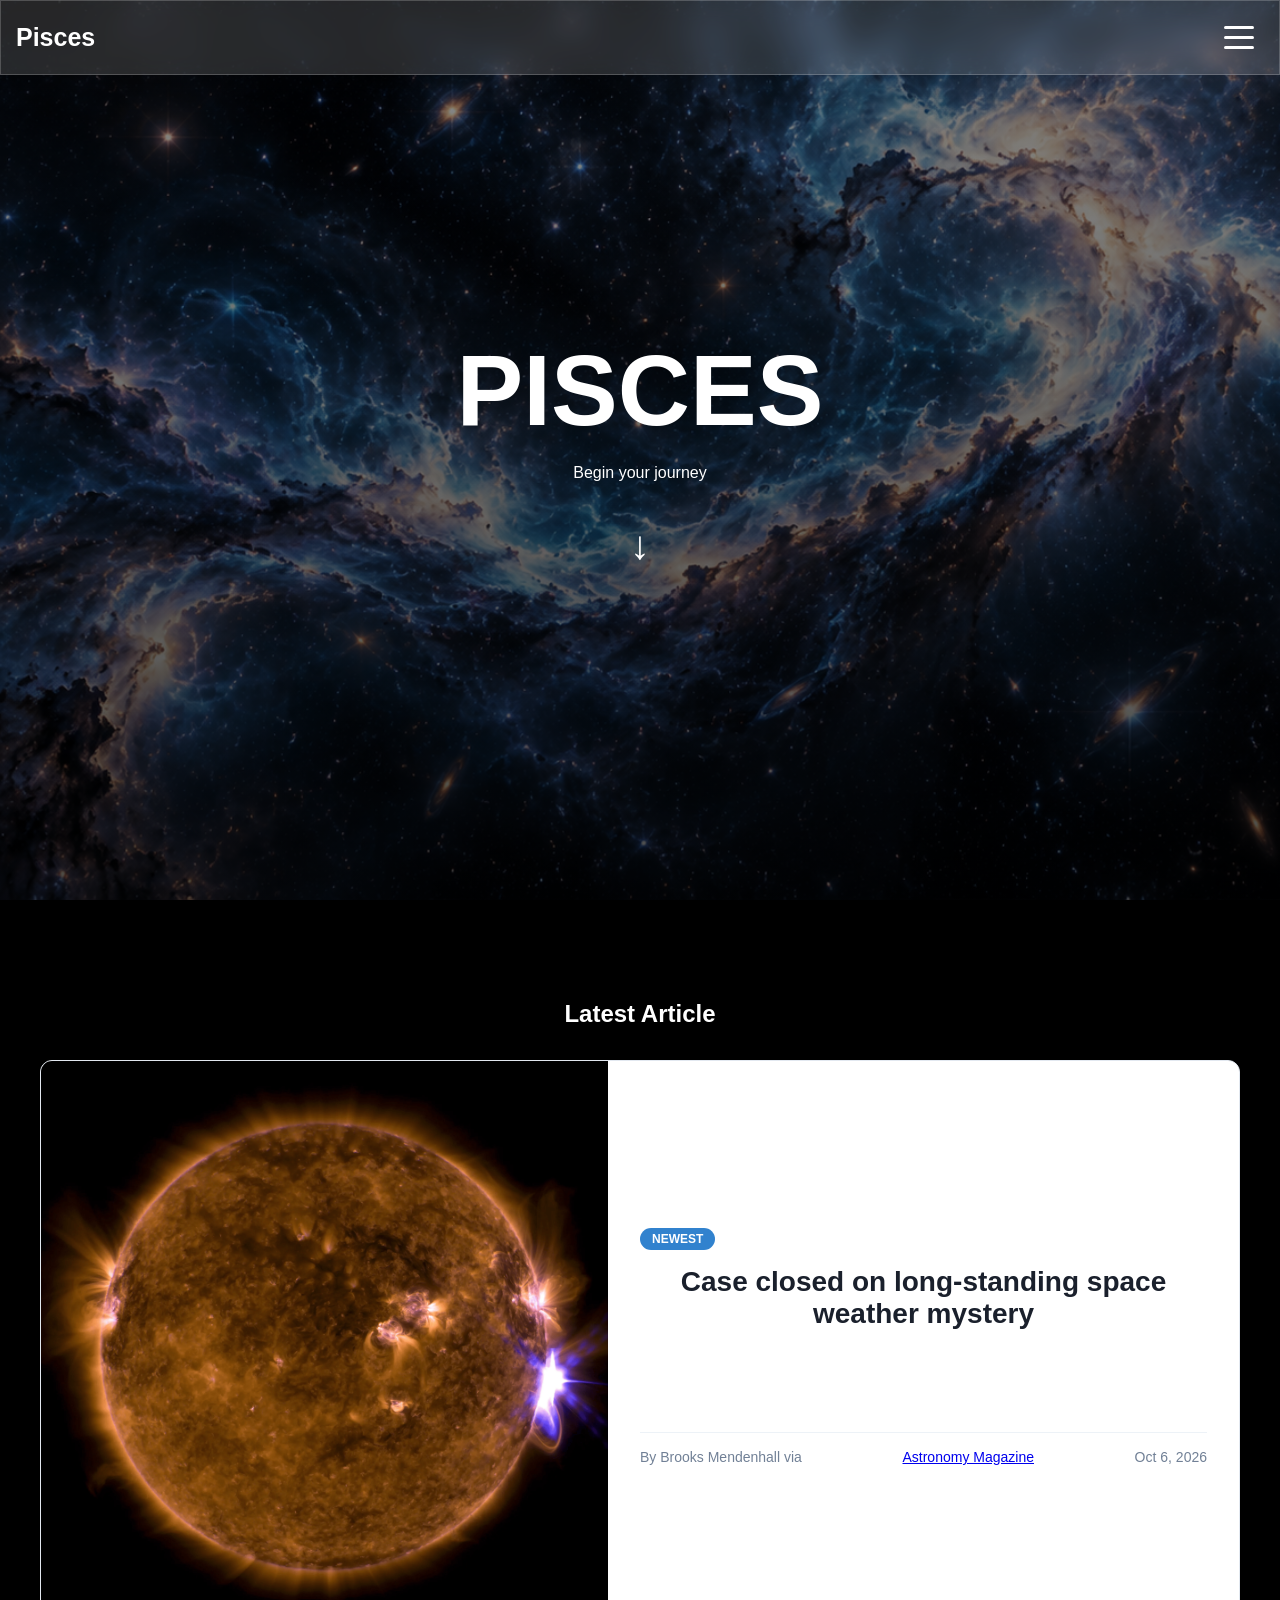
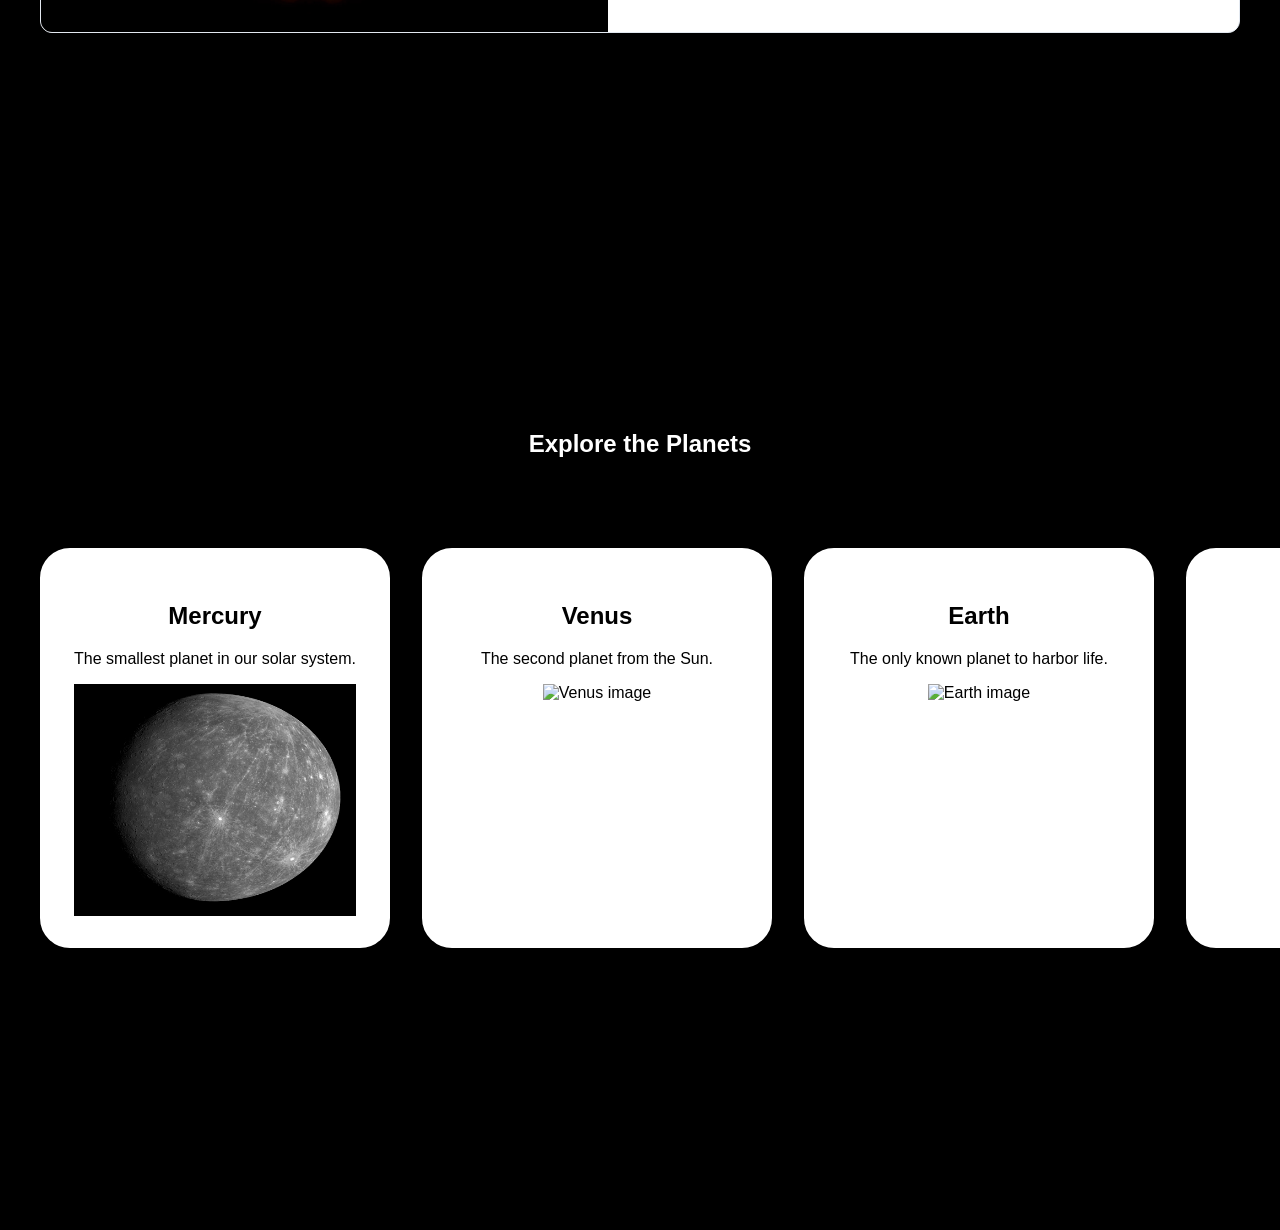
==== index.html @ 2d21e61b "yay finall im done and ok time for ship #2" ====
<!DOCTYPE html>
<html lang="en">
    <head>
        <meta charset="UTF-8">
        <meta name="viewport" content="width=device-width, initial-scale=1.0">
        <title>Pisces</title>
        <link rel="stylesheet" href="style.css">
    </head>
    <body>
        <!-- Navigation -->
        <section>
            <div class="navbar">
                <div class="Pisces">
                    <h1>Pisces</h1>
                </div>
                <div class="off-screen-menu">
                    <ul>
                        <li>
                            <span>01</span>
                            <a href="index.html">Home</a>
                        </li>
                        <li>
                            <span>02</span>
                            <a href="#planets">Planets</a>
                        </li>
                        <li>
                            <span>03</span>
                            <a href="about.html">Behind Pisces</a>
                        </li>
                    </ul>
                </div>
                <button class="hamburger" type="button" aria-label="Open menu" aria-expanded="false">
                    <span></span>
                    <span></span>
                    <span></span>
                </button>
            </div>
        </section>
        <!-- Hero -->
        <section>
            <div class="hero">
                <h1>PISCES</h1>
                <p>Begin your journey</p>
                <a href="#planets" class="down-arrow">↓</a>
            </div>
        </section>
        <section class="news-section">
            <h2>Latest Article</h2>
            <article class="featured-card">
                <div class="card-image">
                    <img src="images/caseclosed.png" alt="Recent Article">
                </div>
                <div class="card-content">
                    <span class="card-badge">Newest</span>
                    <h2 class="card-title">
                        <a href="https://www.astronomy.com/science/case-closed-on-long-standing-space-weather-mystery/" target="_blank" rel="noopener" class="card-link">Case closed on long-standing space weather mystery<a>
                    </h2>
                    <p class="card-description">
                        A 155-year-old typo made an 1848 train delay in England look like the earliest case of space weather disrupting technology. New research sets the record straight.
                    </p>
                    <div class="card-meta">
                        <span class="author">By Brooks Mendenhall</span>
                        <span class="source-attribution">via <a href="https://www.astronomy.com/" target="_blank" rel="noopener">Astronomy Magazine</a></span>
                        <time datetime="2026-10-06">Oct 6, 2026</time>
                    </div>
                </div>
            </article>
        </section>
        <section>

        </section>
        <!-- Planets -->
        <section class="planets" id="planets">
            <h1 class="planets-title">Explore the Planets</h1>

            <div class="planet-track">

                <div class="planet-card"
                data-mass="3.30 × 10²³ kg"
                data-radius="2,439 km"
                data-distance="0.39 AU"
                data-moons="0"
                data-temp="-180°C to 430°C"
                data-composition="Iron core, silicate mantle"
                data-tilt="0.034°"
                data-orbital-period="88 days"
                data-fun-fact="A day on Mercury is longer than its year">

                    <h2>Mercury</h2>
                    <p>The smallest planet in our solar system.</p>
                    <img src="images/mercury.jpg" alt="Mercury image">
                </div>

                <div class="planet-card"
                data-mass="4.87 × 10²⁴ kg"
                data-radius="6,051 km"
                data-distance="0.72 AU"
                data-moons="0"
                data-temp="465°C average"
                data-composition="CO₂ atmosphere, silicate rock"
                data-tilt="177.4° (spins backwards)"
                data-orbital-period="225 days"
                data-fun-fact="Hottest planet despite not being closest to the Sun">
                    <h2>Venus</h2>
                    <p>The second planet from the Sun.</p>
                    <img src="images/venus.jpg" alt="Venus image">
                </div>

                <div class="planet-card" id="earth-card"
                data-mass="5.97 × 10²⁴ kg"
                data-radius="6,371 km"
                data-distance="1.00 AU"
                data-moons="1"
                data-temp="-88°C to 58°C"
                data-composition="Iron core, silicate mantle, nitrogen-oxygen atmosphere"
                data-tilt="23.5°"
                data-orbital-period="365.25 days"
                data-fun-fact="Only known planet to harbor life">
                    <h2>Earth</h2>
                    <p>The only known planet to harbor life.</p>
                    <img src="images/earth.jpg" alt="Earth image">
                </div>

                <div class="planet-card"
                data-mass="6.39 × 10²³ kg"
                data-radius="3,389 km"
                data-distance="1.52 AU"
                data-moons="2 (Phobos, Deimos)"
                data-temp="-125°C to 20°C"
                data-composition="Iron oxide surface, thin CO₂ atmosphere"
                data-tilt="25.2°"
                data-orbital-period="687 days"
                data-fun-fact="Home to Olympus Mons, the tallest volcano in the solar system at 21 km">
                    <h2>Mars</h2>
                    <p>The red planet.</p>
                    <img src="images/mars.jpg" alt="Mars image">
                </div>

                <div class="planet-card"
                data-mass="1.90 × 10²⁷ kg"
                data-radius="69,911 km"
                data-distance="5.20 AU"
                data-moons="95"
                data-temp="-110°C cloud tops"
                data-composition="90% hydrogen, 10% helium"
                data-tilt="3.1°"
                data-orbital-period="11.9 years"
                data-fun-fact="The Great Red Spot is a storm larger than Earth that has raged for 350+ years">
                    <h2>Jupiter</h2>
                    <p>The gas giant.</p>
                    <img src="images/jupiter.jpg" alt="Jupiter image">
                </div>

                <div class="planet-card"
                data-mass="5.68 × 10²⁶ kg"
                data-radius="58,232 km"
                data-distance="9.58 AU"
                data-moons="146"
                data-temp="-140°C average"
                data-composition="Hydrogen and helium"
                data-tilt="26.7°"
                data-orbital-period="29.5 years"
                data-fun-fact="Least dense planet — it would float on water · Rings span 282,000 km but are only ~10m thick">
                    <h2>Saturn</h2>
                    <p>The ringed planet.</p>
                    <img src="images/saturn.jpg" alt="Saturn image">
                </div>

                <div class="planet-card"
                data-mass="8.68 × 10²⁵ kg"
                data-radius="25,362 km"
                data-distance="19.2 AU"
                data-moons="27"
                data-temp="-224°C (coldest planetary atmosphere)"
                data-composition="Water, methane, ammonia ices"
                data-tilt="97.8° (orbits on its side)"
                data-orbital-period="84 years"
                data-fun-fact="Its extreme tilt means each pole gets 42 years of sunlight then 42 years of darkness">
                    <h2>Uranus</h2>
                    <p>The ice giant.</p>
                    <img src="images/uranus.jpg" alt="Uranus image">
                </div>

                <div class="planet-card"
                data-mass="1.02 × 10²⁶ kg"
                data-radius="24,622 km"
                data-distance="30.1 AU"
                data-moons="16"
                data-temp="-214°C average"
                data-composition="Water, ammonia, methane ices"
                data-tilt="28.3°"
                data-orbital-period="165 years"
                data-fun-fact="Winds reach 2,100 km/h — fastest in the solar system · Was mathematically predicted before it was observed">
                    <h2>Neptune</h2>
                    <p>The windiest planet.</p>
                    <img src="images/neptune.jpg" alt="Neptune image">
                </div>

                <div class="planet-card"
                data-mass="1.30 × 10²² kg"
                data-radius="1,188 km"
                data-distance="39.5 AU"
                data-moons="5 (Charon, Styx, Nix, Kerberos, Hydra)"
                data-temp="-233°C average"
                data-composition="Rock and water ice"
                data-tilt="122.5°"
                data-orbital-period="248 years"
                data-fun-fact="Charon is so large relative to Pluto they orbit each other · Reclassified as a dwarf planet in 2006">
                    <h2>Pluto</h2>
                    <p>The smallest planet in our solar system.</p>
                    <img src="images/pluto.jpg" alt="Pluto image">
                </div>
            </div>
            <div id="modal" class="modal hidden">
                <div class="modal-content">
                    <div class="modal-info-side">
                        <div class="modal-inner">
                            <h2 id="modal-title"></h2>
                            <div id="modal-description"></div>
                        </div>
                    </div>
                    <div class="modal-img-side">
                        <div class="modal-img-inner">
                            <img id="modal-img" src="" alt="">
                            <p id="modal-planet-label"></p>
                        </div>
                    </div>
                </div>
                <button id="close-modal">✕</button>
            </div>


        </section>
        <script src="script.js"></script>
    </body>
</html>
---- style.css ----
/* =========================
   Base
   ========================= */

* {
    box-sizing: border-box;
}

html {
    scroll-behavior: smooth;
}

body {
    margin: 0;
    text-align: center;
    background: #000000;
    font-family: SansSerif, sans-serif;
    color: #ffffff;
    overflow-x: hidden;
}

/* =========================
   Navigation
   ========================= */

.navbar {
    display: flex;
    justify-content: space-between;
    align-items: center;
    height: 75px;
    padding: 0 15px;

    color: #ffffff;
    background: rgba(255, 255, 255, 0.15);
    backdrop-filter: blur(12px);
    border: 1px solid rgba(255, 255, 255, 0.2);

    position: absolute;
    top: 0;
    left: 0;
    width: 100%;
    box-sizing: border-box;
}

.navbar h1 {
    font-size: 25px;
}

.hamburger {
    width: 50px;
    height: 50px;
    display: flex;
    flex-direction: column;
    justify-content: center;
    align-items: center;
    gap: 7px;
    cursor: pointer;
    z-index: 20;

    border: none;
    background: transparent;
    padding: 0;
}

.hamburger span {
    width: 30px;
    height: 3px;
    background-color: white;
    border-radius: 25px;
    transition: 0.3s ease;
}

.hamburger.active span:nth-child(1) {
    transform: translateY(10px) rotate(45deg);
}

.hamburger.active span:nth-child(2) {
    opacity: 0;
}

.hamburger.active span:nth-child(3) {
    transform: translateY(-10px) rotate(-45deg);
}

.off-screen-menu {
    background-color: #171922;
    height: 100vh;
    width: 400px;
    position: fixed;
    top: 0;
    right: -400px;
    display: flex;
    align-items: center;
    justify-content: center;
    transition: right 0.4s ease;
    z-index: 10;
    visibility: hidden;
}

.off-screen-menu ul {
    list-style: none;
    padding: 0;
    margin: 0;
    width: 80%;
    display: flex;
    flex-direction: column;
    gap: 30px;
    text-align: left;
}

.off-screen-menu li {
    font-size: 24px;
    display: flex;
    align-items: center;
    gap: 25px;
}

.off-screen-menu li span {
    font-size: 14px;
    opacity: 0.5;
}

.off-screen-menu.active {
    right: 0;
    visibility: visible;
}

/* =========================
   Hero
   ========================= */

.hero {
    min-height: 100vh;

    background-image:
            linear-gradient(
                    rgba(0, 0, 0, 0.45),
                    rgba(0, 0, 0, 0.70)
            ),
            url("images/heroimage.png");

    background-size: cover;
    background-position: center;
    background-repeat: no-repeat;

    display: flex;
    flex-direction: column;
    justify-content: center;
    align-items: center;

    color: white;
}

.hero h1 {
    font-size: 100px;
    margin: 0;
}

.down-arrow {
    font-size: 40px;
    color: white;
    text-decoration: none;
    margin-top: 25px;
    animation: bounce 1.5s infinite;
}

@keyframes bounce {
    0%, 100% {
        transform: translateY(0);
    }
    50% {
        transform: translateY(12px);
    }
}

.about-hero {
    min-height: calc(100vh - 75px);

    display: flex;
    flex-direction: column;
    justify-content: center;
    align-items: center;
}

.about-hero h1 {
    font-size: 100px;
    line-height: 0.9;
    margin: 0;
}

.about-hero p {
    margin-top: 30px;
}

/* =========================
   News/Articles
   ======================== */

.news-section {
    margin-top: 100px;
    min-height: 100vh;
    margin-bottom: 30px;
}

.featured-card {
    display: flex;
    flex-direction: column; 
    background: #ffffff;
    border: 1px solid #e2e8f0;
    border-radius: 12px;
    overflow: hidden;
    box-shadow: 0 4px 20px rgba(0, 0, 0, 0.05);
    max-width: 1200px;
    margin: 2rem auto;
}

.card-image {
    flex: 1;
    min-height: 250px;
}

.card-image img {
    width: 100%;
    height: 100%;
    object-fit: cover; 
}

.card-content {
    flex: 1;
    padding: 2rem;
    display: flex;
    flex-direction: column;
    justify-content: center;
}

.card-badge {
    align-self: flex-start;
    background-color: #3182ce;
    color: #ffffff;
    font-size: 0.75rem;
    text-transform: uppercase;
    font-weight: bold;
    padding: 0.25rem 0.75rem;
    border-radius: 20px;
    margin-bottom: 1rem;
}

.card-title {
    margin: 0 0 1rem 0;
    font-size: 1.75rem;
}

.card-link {
    color: #1a202c;
    text-decoration: none;
}

.card-link:hover {
    color: #3182ce;
}

.card-excerpt {
    color: #4a5568;
    line-height: 1.6;
    margin-bottom: 1.5rem;
}

.card-meta {
    display: flex;
    justify-content: space-between;
    font-size: 0.875rem;
    color: #718096;
    border-top: 1px solid #edf2f7;
    padding-top: 1rem;
}

@media (min-width: 768px) {
    .featured-card {
        flex-direction: row; 
    }
}

.source-attribution {
    font-weight: 500;
}

.source-attribution a {
    color: #4a5568; 
    text-decoration: underline;
    text-decoration-color: #cbd5e0;
}

.source-attribution a:hover {
    color: #3182ce; 
    text-decoration-color: #3182ce;
}

/* =========================
   Planets
   ========================= */
.planets-title {
    text-align: center;
    margin-bottom: 5rem;
}

.planets {
    min-height: 100vh;
    padding: 80px 40px;
    overflow: hidden;
}

.planet-card {
    background-color: #000000;
    width: 350px;
    border: 5px solid #FFFFFF;
    padding: 5px;
    margin: 10px auto;
    height: 400px;
    cursor: pointer;
    transition: transform 0.3s ease;
    flex-shrink: 0;
}
.planet-card:hover {
    transform: scale(1.05);
}

.planet-card img {
    width: 100%;
    height: 70%;
}

.planet-track {
    display: flex;
    flex-direction: row;
    gap: 2rem;
    animation: scroll 20s linear infinite;
}
@keyframes scroll {
    0% {
        transform: translateX(0);
    }
    100% {
        transform: translateX(-300%);
    }
}

.planet-track > div {
    border: 2px solid #ffffff;
    border-radius: 30px;
    background-color: #ffffff;
    padding: 2rem;
    color: #000000;
}

/* =========================
   About sections
   ========================= */

.about-section {
    min-height: 100vh;
    display: grid;
    grid-template-columns: 0.5fr 3fr;
    align-items: center;
    padding: 0 10%;
}

.section-title {
    text-align: left;
}

.section-title span {
    font-size: 30px;
    opacity: 0.55;
}

.section-title h2 {
    font-size: 60px;
    margin: 10px 0 0;
}

.idea-text {
    max-width: 750px;
    width: 100%;
    text-align: left;
    justify-self: center;
    transform: translateX(40px);
}

.idea-text p {
    font-size: 18px;
    line-height: 1.7;
    margin: 0 0 24px;
}

.name-section .section-title {
    text-align: right;
}

.project-section {
    column-gap: 170px;
}

.project-about-section {
    grid-template-columns: 1.8fr 0.8fr;
    column-gap: 120px;
}

.project-about-section .section-title {
    text-align: right;
}

.project-about-content {
    max-width: 750px;
    justify-self: center;
    text-align: left;
}

.project-about-content > p {
    font-size: 18px;
    line-height: 1.7;
    margin: 0 0 35px;
}

.project-about-image {
    width: 100%;
    height: 300px;
    border: 1px solid #444;

    display: flex;
    justify-content: center;
    align-items: center;
}

.project-about-image p {
    opacity: 0.4;
}

.project-about-image img {
    width: 100%;
    height: 100%;
    object-fit: cover;
}

.project-about-image2 img {
    width: 100%;
    height: 100%;
    object-fit: cover;
}

.project-content {
    display: flex;
    flex-direction: column;
    align-items: flex-start;
    gap: 20px;
    text-align: left;
}

.project-image {
    width: 700px;
    max-width: 100%;
    height: 360px;
    border: 1px solid #444;

    display: flex;
    justify-content: center;
    align-items: center;
}

.project-image p {
    opacity: 0.4;
}

.project-content > p {
    margin: 0;
    line-height: 1.8;
    max-width: 700px;
}

/* =========================
   Process timeline
   ========================= */

.process-section {
    column-gap: 80px;
}

.process-timeline {
    display: flex;
    align-items: center;
    width: 100%;
    gap: 10px;
}

.process-step {
    flex: 1;
    min-width: 0;
    text-align: left;
}

.process-step span {
    font-size: 14px;
    opacity: 0.4;
}

.process-step h3 {
    font-size: 20px;
    margin: 10px 0;
}

.process-step p {
    font-size: 14px;
    opacity: 0.7;
    line-height: 1.5;
}

.process-line {
    width: 40px;
    height: 1px;
    background-color: #555;
    flex-shrink: 0;
    margin: 0 25px;
}

/* =========================
   Creator
   ========================= */

.creator-section {
    grid-template-columns: 3fr 0.7fr;
    column-gap: 80px;
}

.creator-section .section-title {
    text-align: right;
}

.creator-content {
    display: flex;
    align-items: center;
    gap: 40px;
}

.creator-image {
    width: 280px;
    height: 380px;
    border: 1px solid #444;

    display: flex;
    justify-content: center;
    align-items: center;
}

.creator-image p {
    opacity: 0.4;
}

.creator-image img {
    width: 100%;
    height: 100%;
    object-fit: cover;
}

.creator-text {
    max-width: 350px;
    text-align: left;
    line-height: 1.8;
}

/* =========================
   Accessibility
   ========================= */

@media (prefers-reduced-motion: reduce) {
    html {
        scroll-behavior: auto !important;
    }

    .down-arrow {
        animation: none;
    }

    .hamburger span,
    .off-screen-menu {
        transition: none;
    }
}

.modal {
    position: fixed;
    inset: 0;
    background: rgba(0, 0, 0, 0.7);
    backdrop-filter: blur(5px);
    display: flex;
    justify-content: center;
    align-items: center;
    z-index: 1000;
}

.modal-content {
    background: #ffffff;
    color: #000000;
    border-radius: 10px;
    text-align: center;
    position: relative;
    display: flex;
    flex-direction: row;
    width: 800px;
    height: 500px;
    overflow: hidden;
}



.modal-img-inner img {
    max-width: 100%;
    max-height: 400px;
    width: auto;
    height: auto;
    object-fit: contain;
    border-radius: 10px;
}

.modal-img-side {
    flex: 1;
    display: flex;
    justify-content: center;
    align-items: center;
    padding: 10px;
    overflow: hidden;
}

.modal-info-side {
    flex: 1;
    display: flex;
    padding: 10px;
    flex-direction: column;
    justify-content: center;
}

.modal-inner {
    background: #171922;
    border-radius: 10px;
    height: 100%;
    padding: 1rem;
    text-align: center;
    color: #ffffff;
    gap: 1rem;
    display: flex;
    flex-direction: column;
    overflow: hidden;
}

#modal-description {
    display: flex;
    flex-direction: column;
    flex: 1;
    min-height: 0;
}
.modal-inner h2 {
    margin: 0 0 1rem;
    font-size: 2rem;
}

.modal-inner p {
    font-size: 1rem;
    line-height: 1.6;
    opacity: 0.8;
    margin: 0;
}

#close-modal {
    position: absolute;
    top: 1rem;
    right: 1rem;
    background: none;
    border: none;
    color: red;
    font-size: 1.5rem;
    cursor: pointer;
    font-weight: bold;
}

.hidden {
    display: none;
}

.stat-grid {
    display: grid;
    grid-template-columns: 1fr 1fr;
    grid-auto-rows: 1fr;
    gap: 0.5rem;
    margin-bottom: 0;
    flex: 1;
    overflow: hidden;
    min-height: 0;
}

.stat-item {
    display: flex;
    flex-direction: column;
    background: rgba(255,255,255,0.05);
    border-radius: 6px;
    padding: 0.4rem 0.6rem;
}

.stat-label {
    font-size: 0.65rem;
    opacity: 0.5;
    text-transform: uppercase;
    letter-spacing: 0.05em;
}

.stat-value {
    font-size: 0.85rem;
    font-weight: 600;
}

.fun-fact {
    font-size: 0.8rem;
    opacity: 0.7;
    font-style: italic;
    text-align: center;
    border-top: 1px solid rgba(255,255,255,0.1);
    padding-top: 0.5rem;
}

.fun-fact-item {
    grid-column: span 2;
}
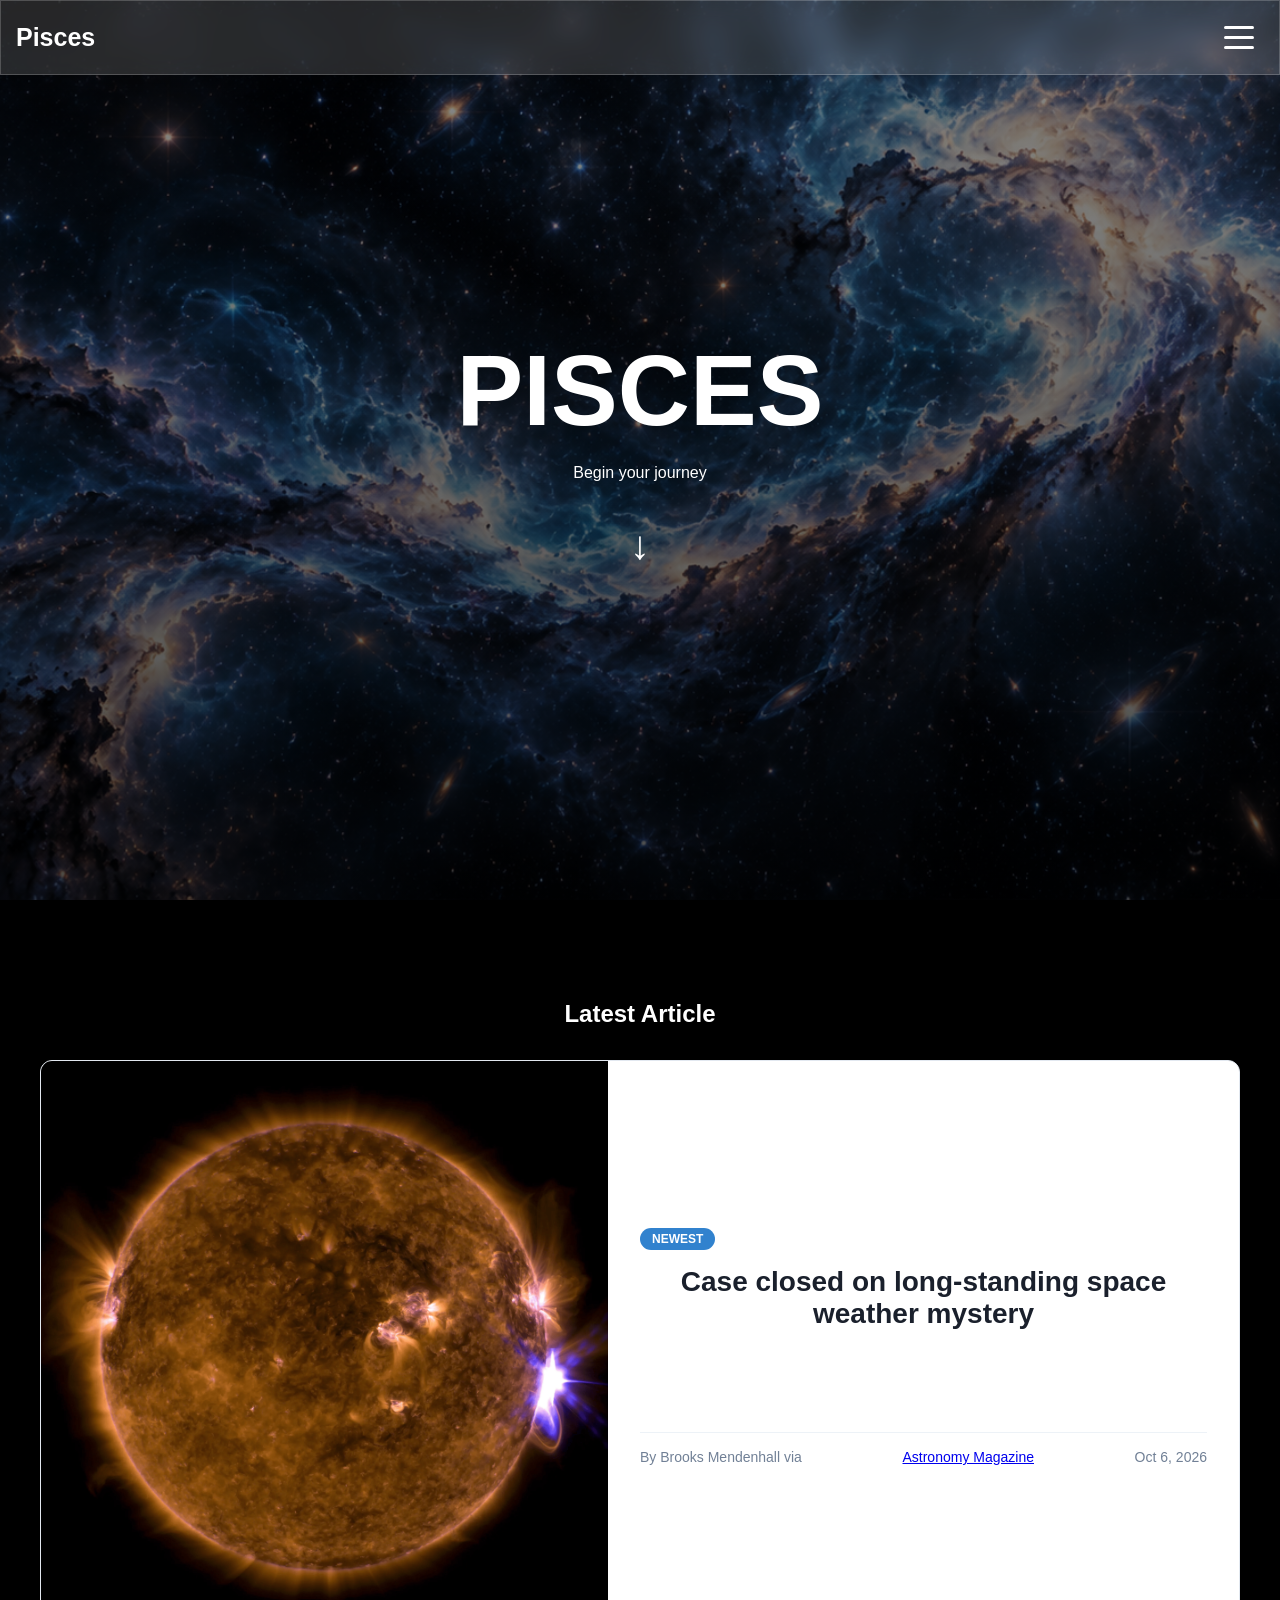
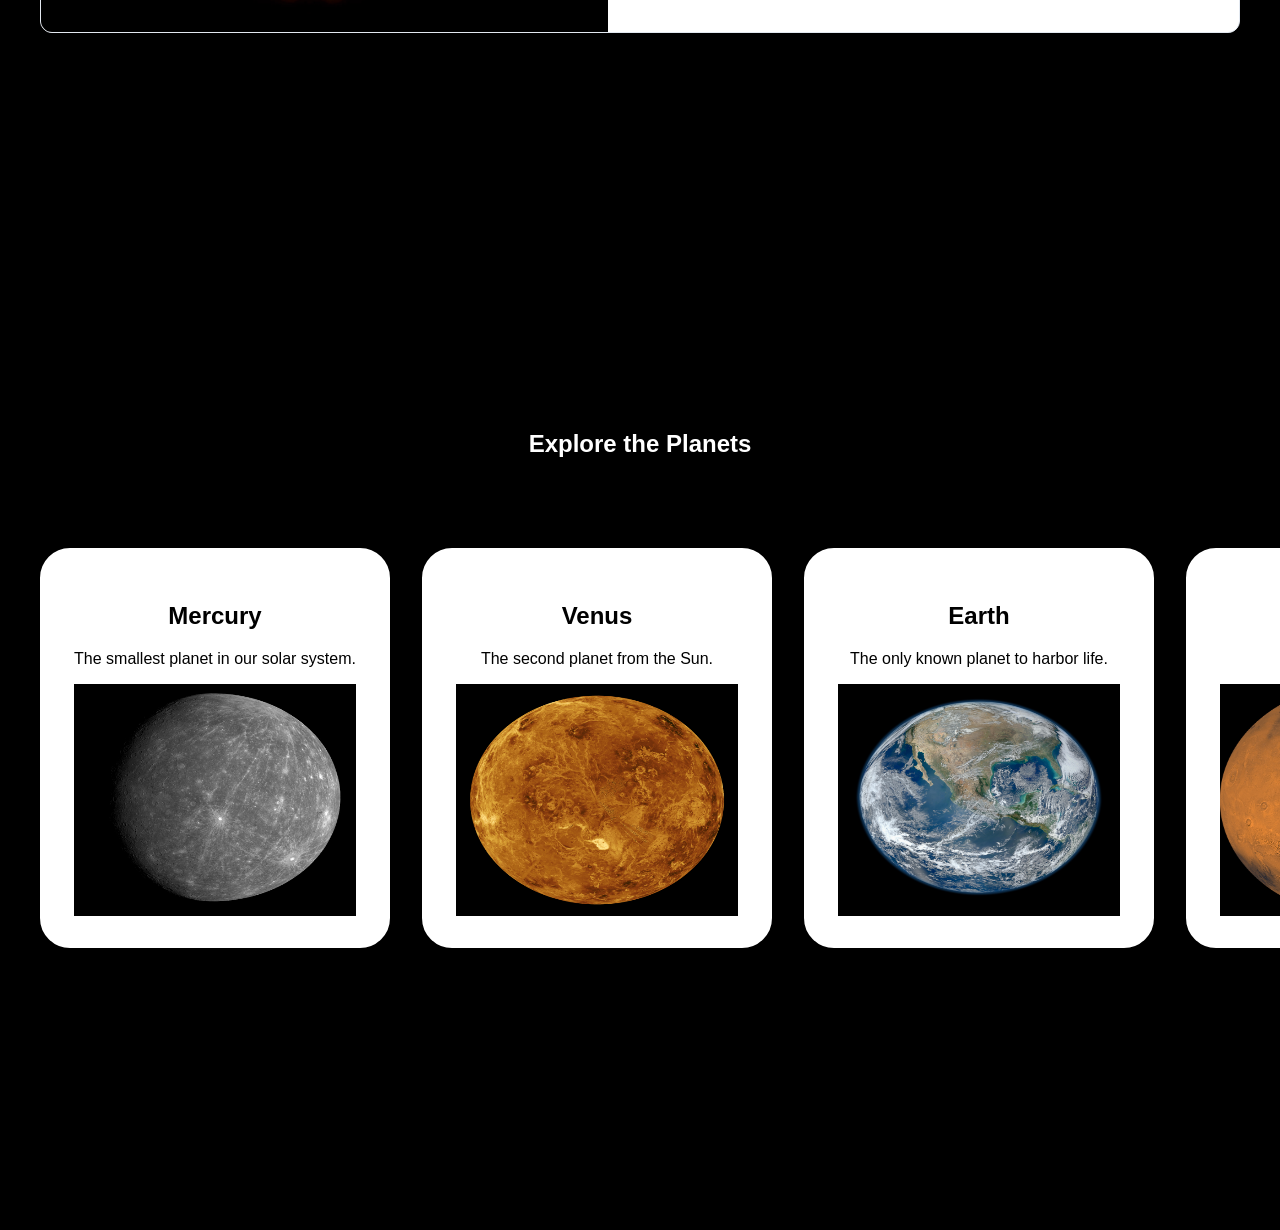
==== commit eb8956eb: "im dumb i typod the images name whoops ok last commit hopefully" ====
--- a/index.html
+++ b/index.html
@@ -103,7 +103,7 @@
                 data-fun-fact="Hottest planet despite not being closest to the Sun">
                     <h2>Venus</h2>
                     <p>The second planet from the Sun.</p>
-                    <img src="images/venus.jpg" alt="Venus image">
+                    <img src="images/Venus.jpg" alt="Venus image">
                 </div>
 
                 <div class="planet-card" id="earth-card"
@@ -118,7 +118,7 @@
                 data-fun-fact="Only known planet to harbor life">
                     <h2>Earth</h2>
                     <p>The only known planet to harbor life.</p>
-                    <img src="images/earth.jpg" alt="Earth image">
+                    <img src="images/Earth.jpg" alt="Earth image">
                 </div>
 
                 <div class="planet-card"
@@ -133,7 +133,7 @@
                 data-fun-fact="Home to Olympus Mons, the tallest volcano in the solar system at 21 km">
                     <h2>Mars</h2>
                     <p>The red planet.</p>
-                    <img src="images/mars.jpg" alt="Mars image">
+                    <img src="images/Mars.jpg" alt="Mars image">
                 </div>
 
                 <div class="planet-card"
@@ -148,7 +148,7 @@
                 data-fun-fact="The Great Red Spot is a storm larger than Earth that has raged for 350+ years">
                     <h2>Jupiter</h2>
                     <p>The gas giant.</p>
-                    <img src="images/jupiter.jpg" alt="Jupiter image">
+                    <img src="images/Jupiter.jpg" alt="Jupiter image">
                 </div>
 
                 <div class="planet-card"
@@ -163,7 +163,7 @@
                 data-fun-fact="Least dense planet — it would float on water · Rings span 282,000 km but are only ~10m thick">
                     <h2>Saturn</h2>
                     <p>The ringed planet.</p>
-                    <img src="images/saturn.jpg" alt="Saturn image">
+                    <img src="images/Saturn.jpg" alt="Saturn image">
                 </div>
 
                 <div class="planet-card"
@@ -178,7 +178,7 @@
                 data-fun-fact="Its extreme tilt means each pole gets 42 years of sunlight then 42 years of darkness">
                     <h2>Uranus</h2>
                     <p>The ice giant.</p>
-                    <img src="images/uranus.jpg" alt="Uranus image">
+                    <img src="images/Uranus.jpg" alt="Uranus image">
                 </div>
 
                 <div class="planet-card"
@@ -193,7 +193,7 @@
                 data-fun-fact="Winds reach 2,100 km/h — fastest in the solar system · Was mathematically predicted before it was observed">
                     <h2>Neptune</h2>
                     <p>The windiest planet.</p>
-                    <img src="images/neptune.jpg" alt="Neptune image">
+                    <img src="images/Neptune.jpg" alt="Neptune image">
                 </div>
 
                 <div class="planet-card"
@@ -208,7 +208,7 @@
                 data-fun-fact="Charon is so large relative to Pluto they orbit each other · Reclassified as a dwarf planet in 2006">
                     <h2>Pluto</h2>
                     <p>The smallest planet in our solar system.</p>
-                    <img src="images/pluto.jpg" alt="Pluto image">
+                    <img src="images/Pluto.jpg" alt="Pluto image">
                 </div>
             </div>
             <div id="modal" class="modal hidden">
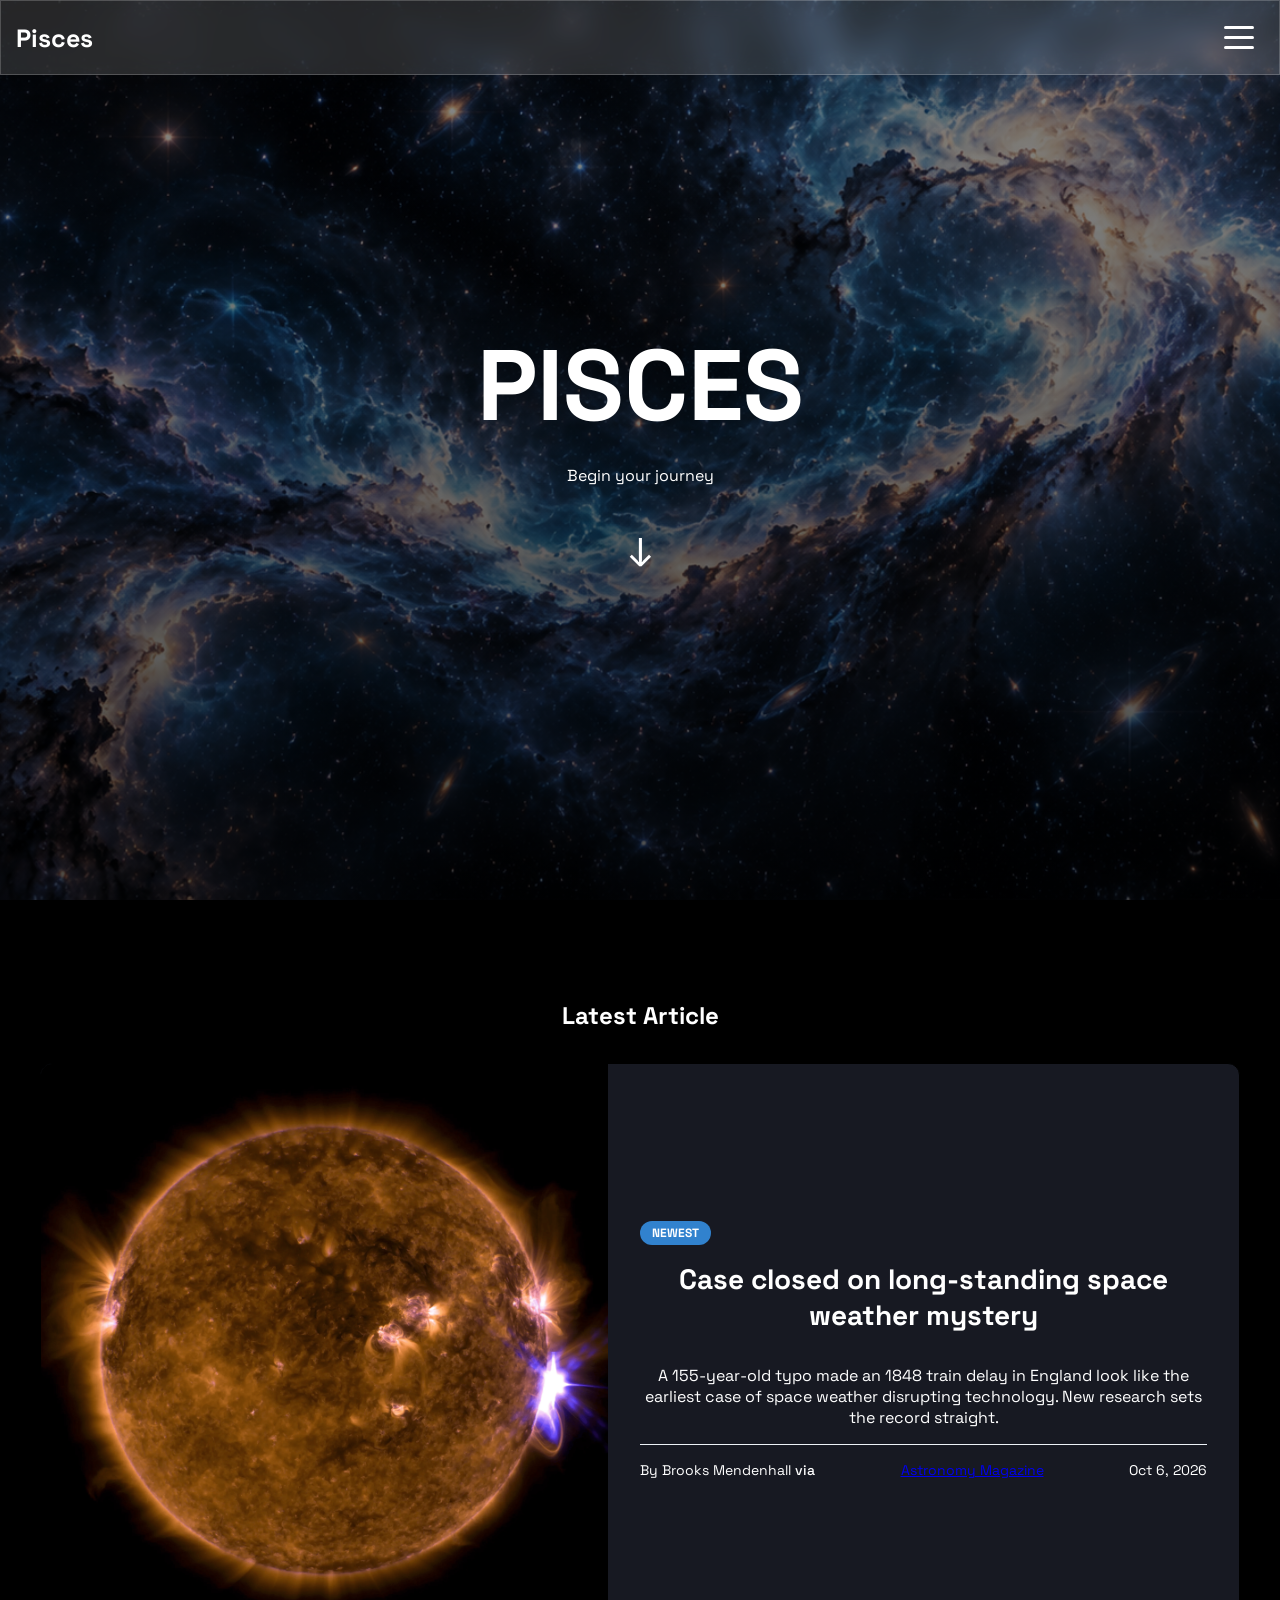
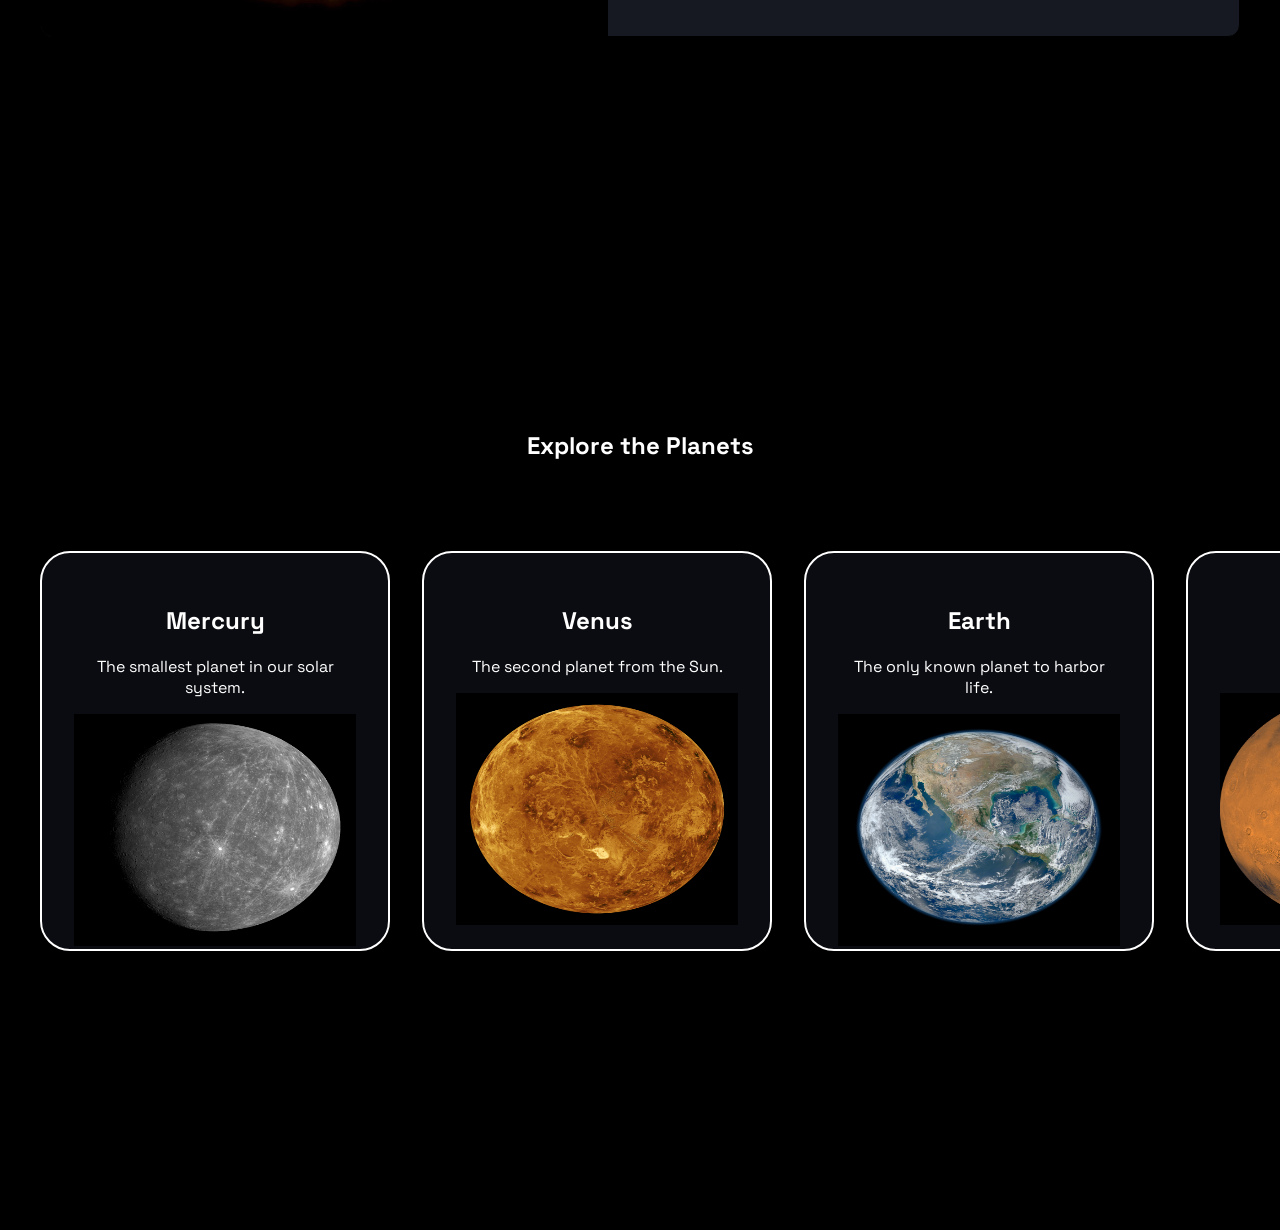
==== commit ed64c333: "finalized this is the end of t1" ====
--- a/index.html
+++ b/index.html
@@ -1,4 +1,5 @@
 <!DOCTYPE html>
+<link href="https://fonts.googleapis.com/css2?family=Space+Grotesk:wght@300;400;600;700&display=swap" rel="stylesheet">
 <html lang="en">
     <head>
         <meta charset="UTF-8">
--- a/style.css
+++ b/style.css
@@ -14,7 +14,7 @@
     margin: 0;
     text-align: center;
     background: #000000;
-    font-family: SansSerif, sans-serif;
+    font-family: Space Grotesk, sans-serif;
     color: #ffffff;
     overflow-x: hidden;
 }
@@ -205,8 +205,8 @@
 .featured-card {
     display: flex;
     flex-direction: column; 
-    background: #ffffff;
-    border: 1px solid #e2e8f0;
+    background: #171922;
+    border: 1px solid #000000;
     border-radius: 12px;
     overflow: hidden;
     box-shadow: 0 4px 20px rgba(0, 0, 0, 0.05);
@@ -251,7 +251,7 @@
 }
 
 .card-link {
-    color: #1a202c;
+    color: #ffffff;
     text-decoration: none;
 }
 
@@ -269,7 +269,7 @@
     display: flex;
     justify-content: space-between;
     font-size: 0.875rem;
-    color: #718096;
+    color: #ffffff;
     border-top: 1px solid #edf2f7;
     padding-top: 1rem;
 }
@@ -310,7 +310,7 @@
 }
 
 .planet-card {
-    background-color: #000000;
+    background-color: #ffffff;
     width: 350px;
     border: 5px solid #FFFFFF;
     padding: 5px;
@@ -347,9 +347,9 @@
 .planet-track > div {
     border: 2px solid #ffffff;
     border-radius: 30px;
-    background-color: #ffffff;
+    background-color: #0b0c11;
     padding: 2rem;
-    color: #000000;
+    color: #ffffff;
 }
 
 /* =========================
@@ -594,11 +594,14 @@
     justify-content: center;
     align-items: center;
     z-index: 1000;
+    pointer-events: auto;
+    opacity: 1;
+    transition: opacity 0.3s ease, transform 0.3s ease;
 }
 
 .modal-content {
-    background: #ffffff;
-    color: #000000;
+    background: #0b0c11;
+    color: #ffffff;
     border-radius: 10px;
     text-align: center;
     position: relative;
@@ -607,6 +610,8 @@
     width: 800px;
     height: 500px;
     overflow: hidden;
+    transform: scale(1);
+    transition: transform 0.3s ease;
 }
 
 
@@ -681,7 +686,8 @@
 }
 
 .hidden {
-    display: none;
+    opacity: 0;
+    pointer-events: none;
 }
 
 .stat-grid {
@@ -727,3 +733,8 @@
 .fun-fact-item {
     grid-column: span 2;
 }
+
+.visible {
+    opacity: 1 !important;
+    transform: translateY(0) !important;
+}
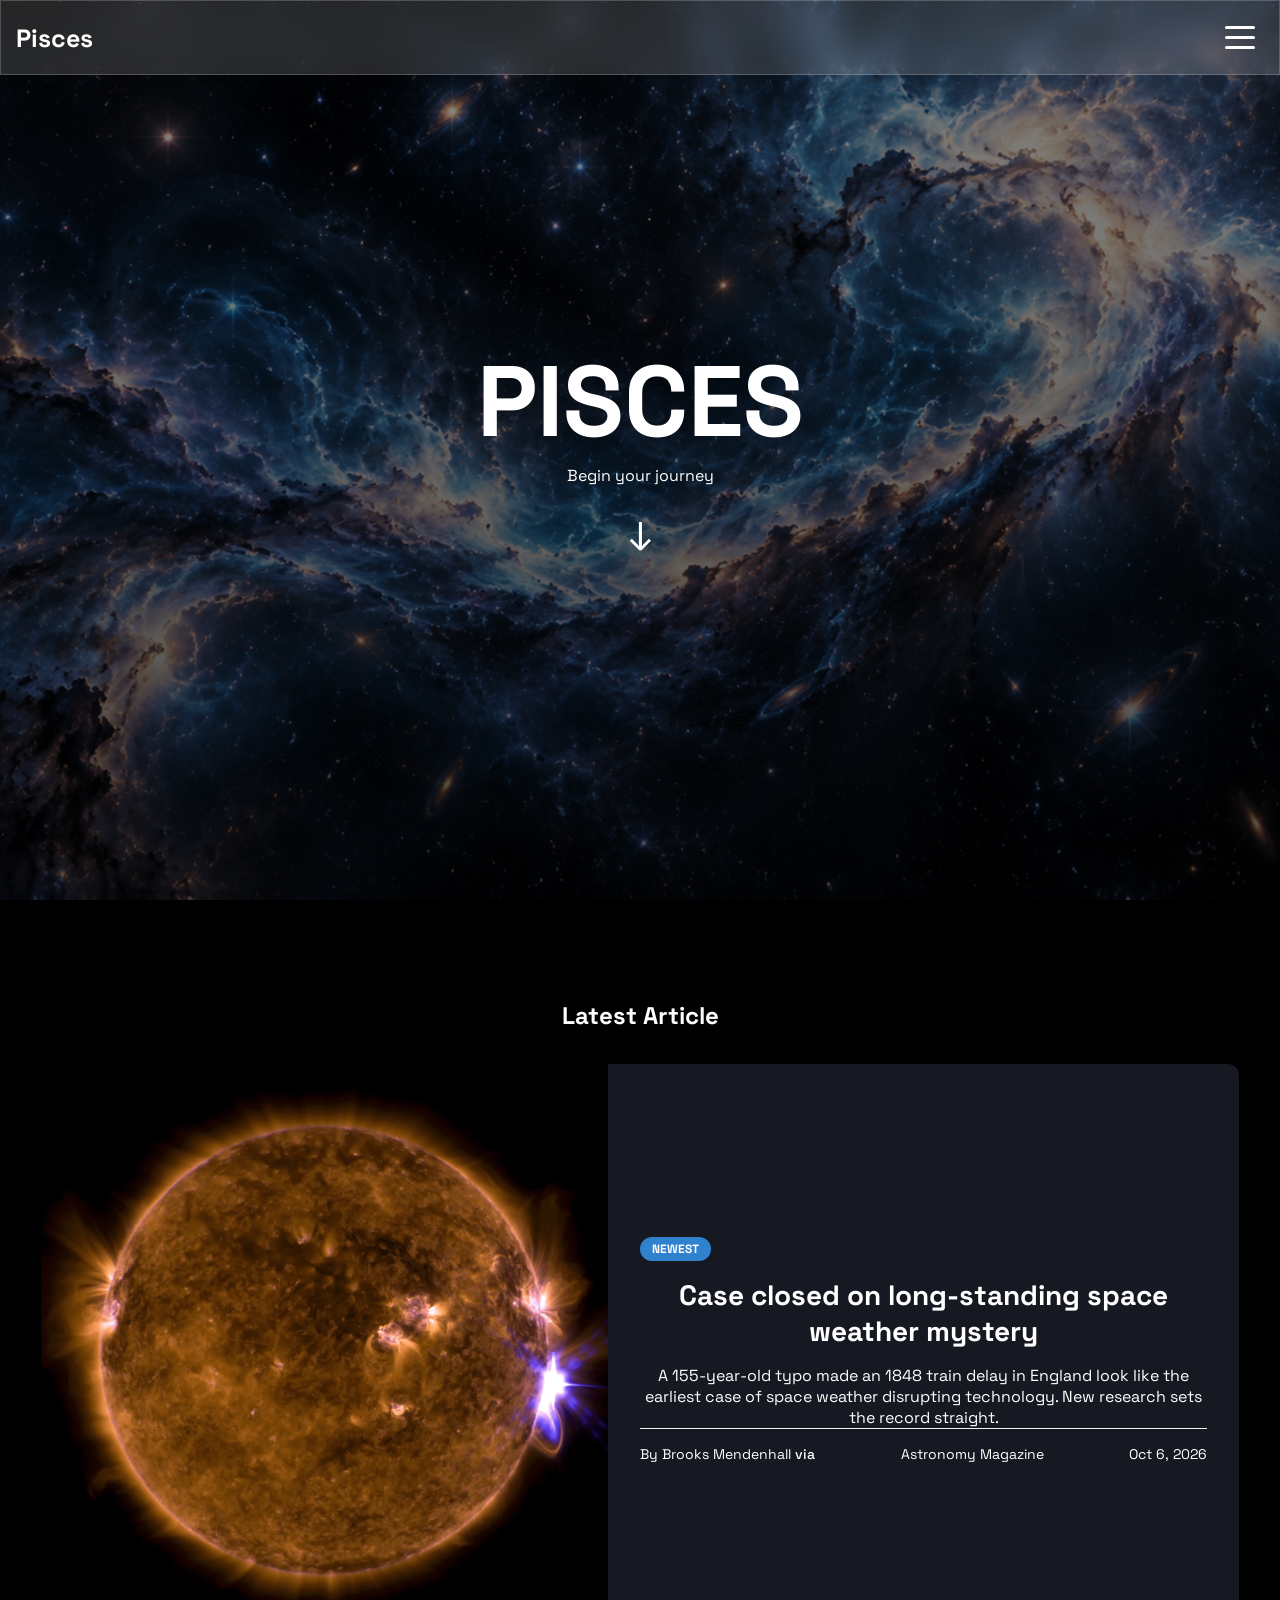
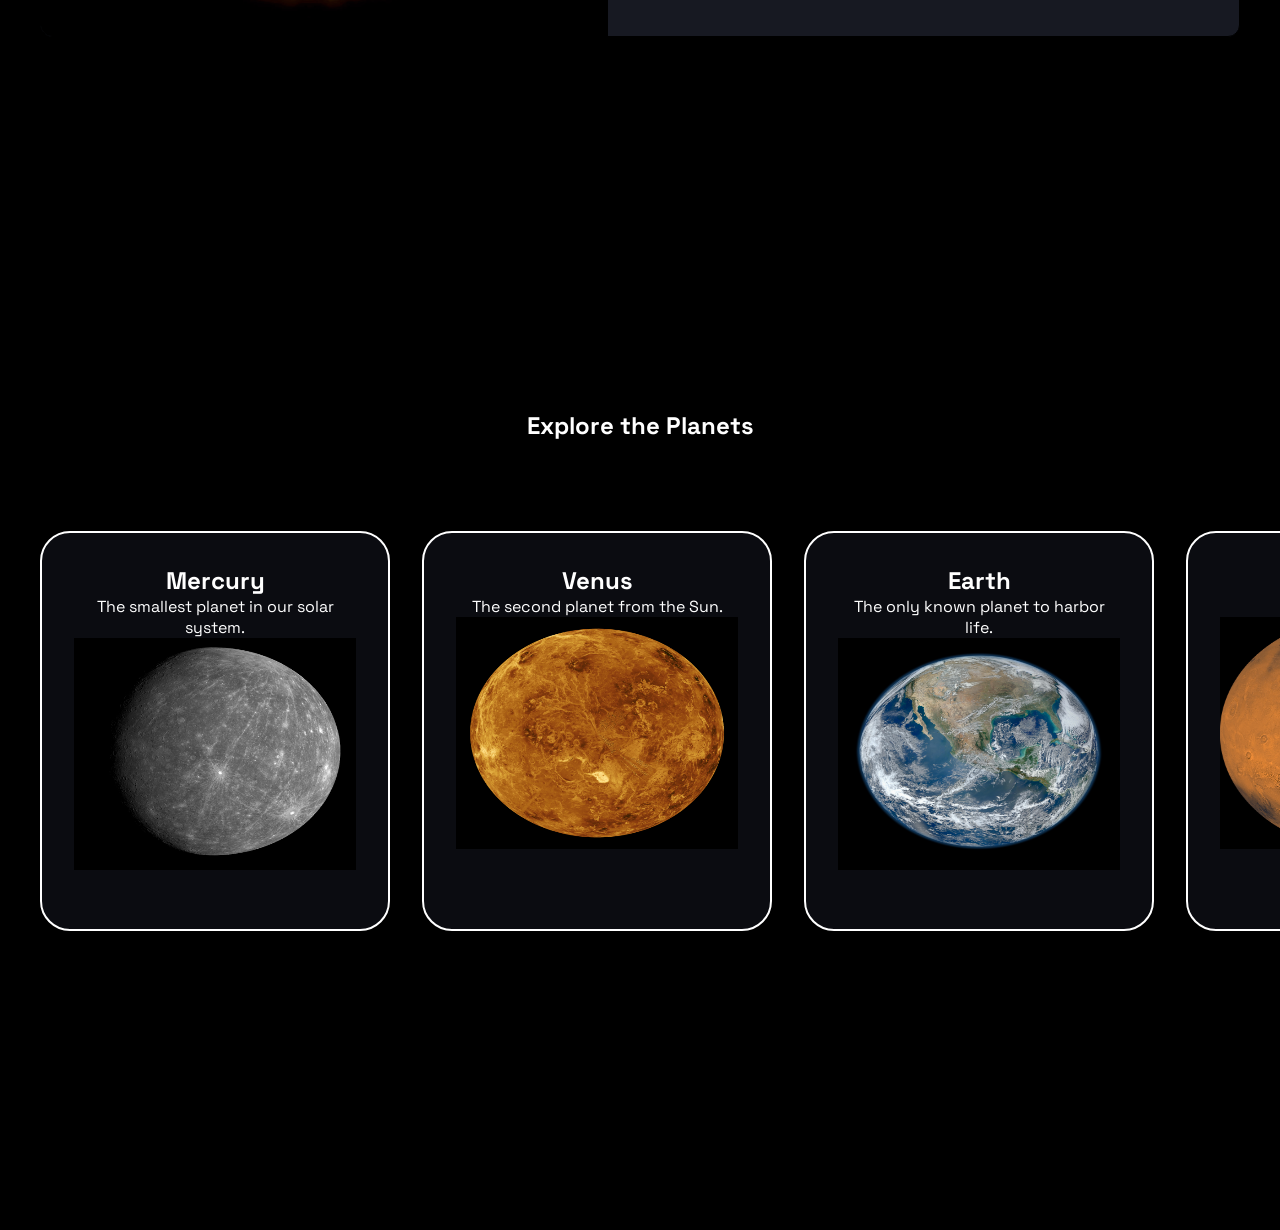
==== commit 252624d1: "WAHAHAHAHAHAHHAHAHA IM SO SMART" ====
--- a/index.html
+++ b/index.html
@@ -1,7 +1,7 @@
 <!DOCTYPE html>
-<link href="https://fonts.googleapis.com/css2?family=Space+Grotesk:wght@300;400;600;700&display=swap" rel="stylesheet">
 <html lang="en">
     <head>
+        <link href="https://fonts.googleapis.com/css2?family=Space+Grotesk:wght@300;400;600;700&display=swap" rel="stylesheet">
         <meta charset="UTF-8">
         <meta name="viewport" content="width=device-width, initial-scale=1.0">
         <title>Pisces</title>
@@ -12,31 +12,31 @@
         <section>
             <div class="navbar">
                 <div class="Pisces">
-                    <h1>Pisces</h1>
-                </div>
-                <div class="off-screen-menu">
-                    <ul>
-                        <li>
-                            <span>01</span>
-                            <a href="index.html">Home</a>
-                        </li>
-                        <li>
-                            <span>02</span>
-                            <a href="#planets">Planets</a>
-                        </li>
-                        <li>
-                            <span>03</span>
-                            <a href="about.html">Behind Pisces</a>
-                        </li>
-                    </ul>
-                </div>
-                <button class="hamburger" type="button" aria-label="Open menu" aria-expanded="false">
-                    <span></span>
-                    <span></span>
-                    <span></span>
-                </button>
-            </div>
-        </section>
+                    <a href="index.html"><h1>Pisces</h1></a>
+                </div>
+            </div>
+        </section>
+        <button class="hamburger" type="button" aria-label="Open menu" aria-expanded="false">
+            <span></span>
+            <span></span>
+            <span></span>
+        </button>
+        <div class="off-screen-menu">
+            <ul>
+                <li>
+                    <span>01</span>
+                    <a href="index.html">Home</a>
+                </li>
+                <li>
+                    <span>02</span>
+                    <a href="#planets">Planets</a>
+                </li>
+                <li>
+                    <span>03</span>
+                    <a href="about.html">Behind Pisces</a>
+                </li>
+            </ul>
+        </div>
         <!-- Hero -->
         <section>
             <div class="hero">
--- a/style.css
+++ b/style.css
@@ -3,6 +3,8 @@
    ========================= */
 
 * {
+    margin: 0;
+    padding: 0;
     box-sizing: border-box;
 }
 
@@ -17,6 +19,12 @@
     font-family: Space Grotesk, sans-serif;
     color: #ffffff;
     overflow-x: hidden;
+    padding: 0;
+}
+
+a {
+    text-decoration: none;
+    color: white;
 }
 
 /* =========================
@@ -35,15 +43,18 @@
     backdrop-filter: blur(12px);
     border: 1px solid rgba(255, 255, 255, 0.2);
 
-    position: absolute;
+    position: fixed;
     top: 0;
     left: 0;
     width: 100%;
     box-sizing: border-box;
+    z-index: 99;
 }
 
 .navbar h1 {
     font-size: 25px;
+    cursor: pointer;
+    color: white;
 }
 
 .hamburger {
@@ -55,11 +66,14 @@
     align-items: center;
     gap: 7px;
     cursor: pointer;
-    z-index: 20;
-
+    z-index: 101;
     border: none;
     background: transparent;
     padding: 0;
+    position: fixed;
+    top: 12px;
+    right: 15px;
+    transition: transform 0.6s cubic-bezier(0.4, 0, 0.2, 1) 0.2s; 
 }
 
 .hamburger span {
@@ -67,34 +81,62 @@
     height: 3px;
     background-color: white;
     border-radius: 25px;
-    transition: 0.3s ease;
+    transition: transform 0.4s ease-in-out, opacity 0.4s ease-in-out; 
+}
+
+.hamburger.active {
+    transform: rotate(720deg);
 }
 
 .hamburger.active span:nth-child(1) {
-    transform: translateY(10px) rotate(45deg);
+    animation: topBarSequence 0.9s forwards ease-in-out;
 }
 
 .hamburger.active span:nth-child(2) {
-    opacity: 0;
+    animation: middleBarSequence 0.9s forwards ease-in-out;
 }
 
 .hamburger.active span:nth-child(3) {
-    transform: translateY(-10px) rotate(-45deg);
+    animation: bottomBarSequence 0.9s forwards ease-in-out;
+}
+
+@keyframes topBarSequence {
+    0% { transform: translateY(0) rotate(0deg); }
+    25% {transform: translateY(10px) rotate(0deg); }
+    65% {transform: translateY(10px) rotate(0deg); }
+    100% {transform: translateY(10px) rotate(45deg); }
+}
+
+@keyframes middleBarSequence {
+    0% { opacity: 1; }
+    25% { opacity: 1; }
+    65% { opacity: 0; }
+    100% { opacity: 0; }
+}
+
+@keyframes bottomBarSequence {
+    0% { transform: translateY(0) rotate(0deg); }
+    25% { transform: translateY(-10px) rotate(0deg); }
+    65% { transform: translateY(-10px) rotate(0deg); }
+    100% { transform: translateY(-10px) rotate(-45deg); }
 }
 
 .off-screen-menu {
     background-color: #171922;
-    height: 100vh;
-    width: 400px;
     position: fixed;
     top: 0;
-    right: -400px;
-    display: flex;
-    align-items: center;
-    justify-content: center;
-    transition: right 0.4s ease;
-    z-index: 10;
+    right: 0;
+    width: 100vw;
+    height: 100vh;
+    box-sizing: border-box;
+    margin: 0;
+    display: flex;
+    align-items: center;
+    justify-content: center;
+    transition: 0.4s ease;
+    z-index: 100;
     visibility: hidden;
+    transform: translateY(-100%);
 }
 
 .off-screen-menu ul {
@@ -121,7 +163,7 @@
 }
 
 .off-screen-menu.active {
-    right: 0;
+    transform: translateY(0);
     visibility: visible;
 }
 
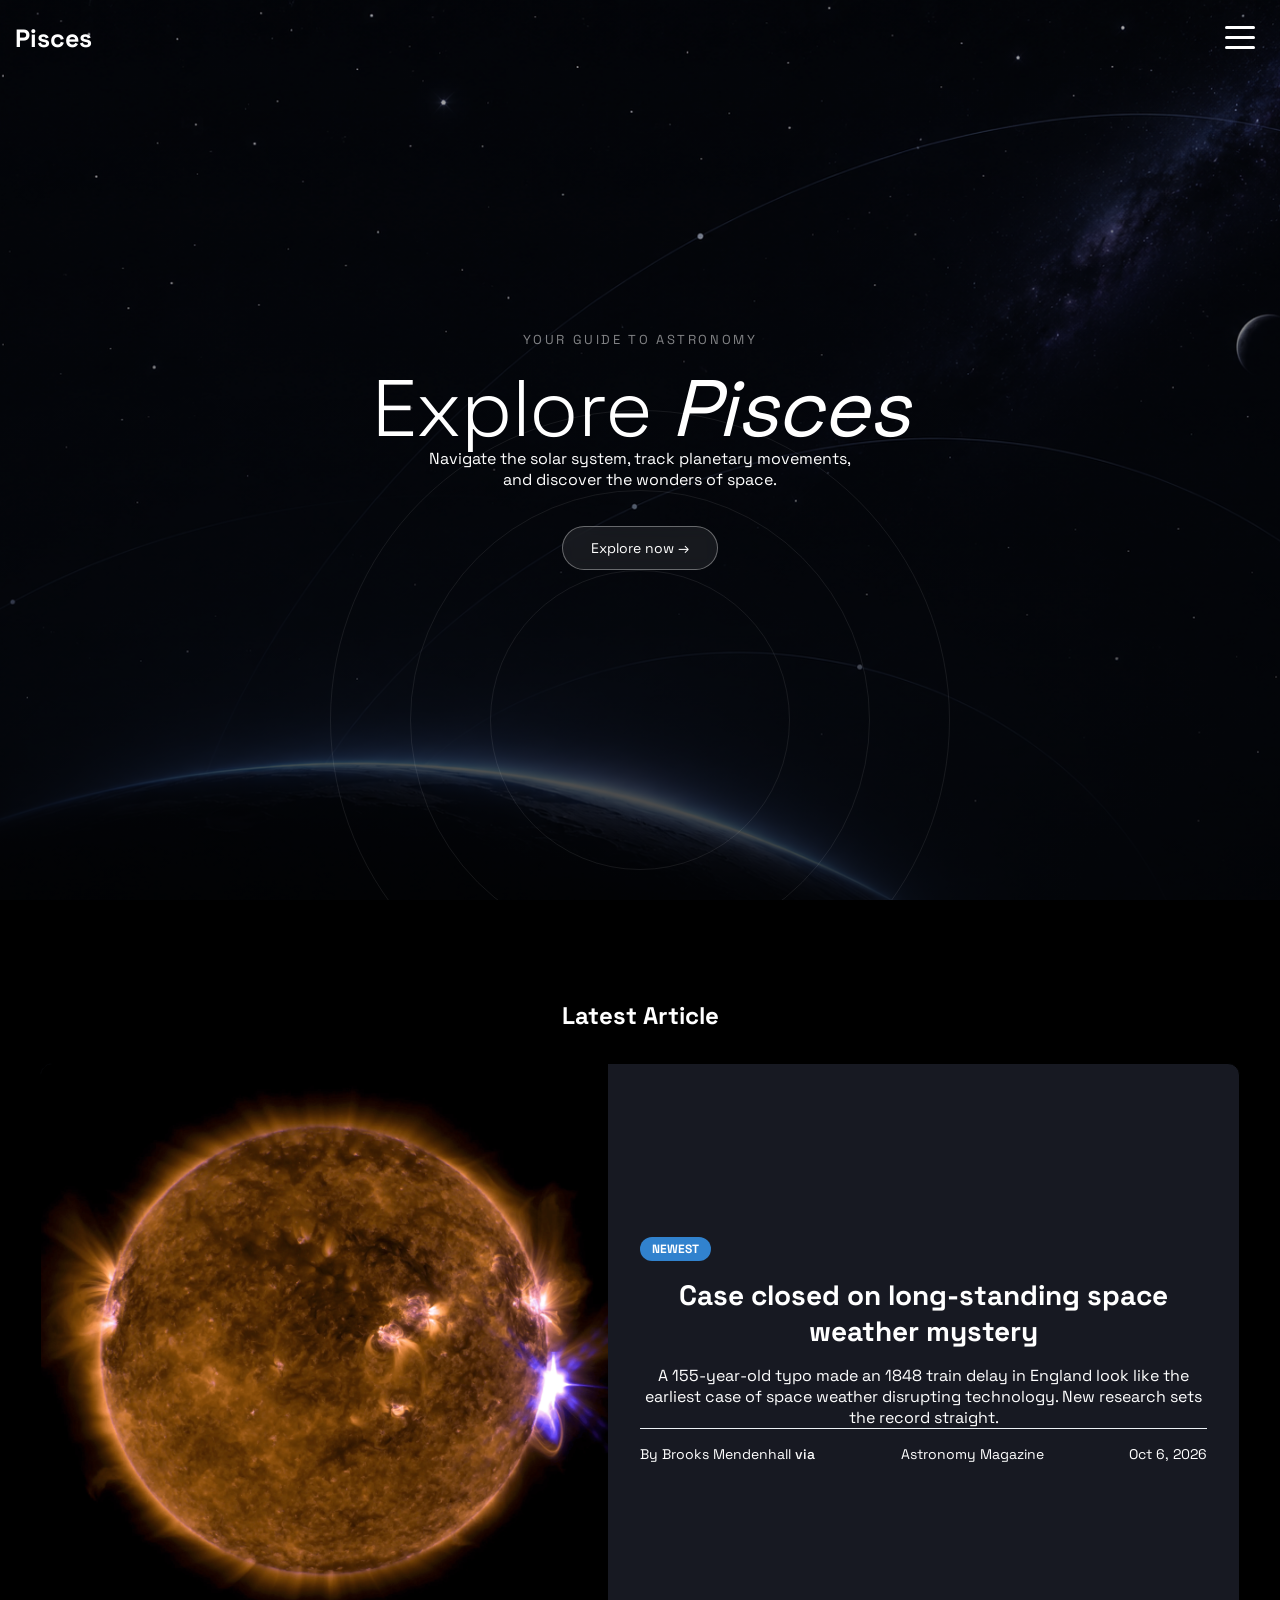
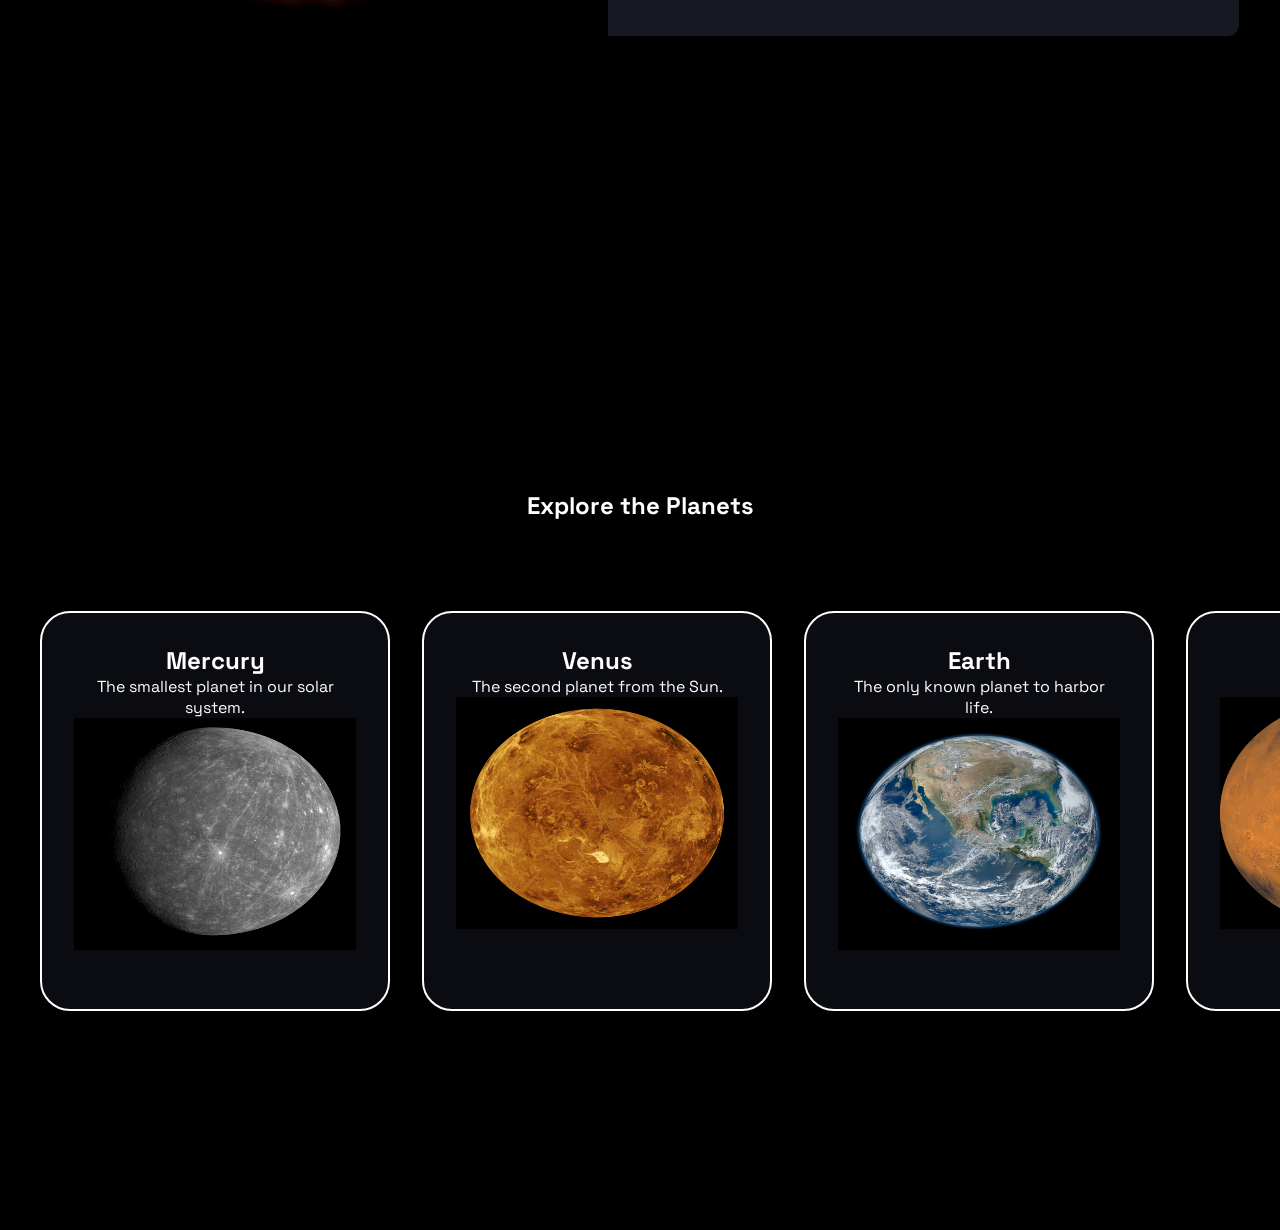
==== commit a9308886: "much better :)" ====
--- a/index.html
+++ b/index.html
@@ -22,29 +22,55 @@
             <span></span>
         </button>
         <div class="off-screen-menu">
+            <div class="menu-highlight"></div>
             <ul>
                 <li>
-                    <span>01</span>
-                    <a href="index.html">Home</a>
-                </li>
-                <li>
-                    <span>02</span>
-                    <a href="#planets">Planets</a>
-                </li>
-                <li>
-                    <span>03</span>
-                    <a href="about.html">Behind Pisces</a>
+                    <a href="index.html">
+                        <span class="hamburger-number">01</span>
+                        <span class="hamburger-name">Home</span>
+                    </a>
+                </li>
+                <li>
+                    <a href="#planets">
+                        <span class="hamburger-number">02</span>
+                        <span class="hamburger-name">Planets</span>
+                    </a>
+                </li>
+                <li>
+                    <a href="about.html">
+                        <span class="hamburger-number">03</span>
+                        <span class="hamburger-name">About</span>
+                    </a>
+                </li>
+                <li>
+                    <a href="twodjourney.html">
+                        <span class="hamburger-number">04</span>
+                        <span class="hamburger-name">2D Journey</span>
+                    </a>
+                </li>
+                <li>
+                    <a href="threedjourney.html">
+                        <span class="hamburger-number">05</span>
+                        <span class="hamburger-name">3D Journey</span>
+                    </a>
                 </li>
             </ul>
         </div>
         <!-- Hero -->
         <section>
             <div class="hero">
-                <h1>PISCES</h1>
-                <p>Begin your journey</p>
-                <a href="#planets" class="down-arrow">↓</a>
-            </div>
-        </section>
+                <p class="hero-eyebrow">Your guide to astronomy</p>
+                <h1>Explore <em>Pisces</em></h1>
+                <p class="hero-sub">Navigate the solar system, track planetary movements,<br>and discover the wonders of space.</p>
+                <a href="#planets" class="hero-cta">Explore now →</a>
+                <div class="hero-rings">
+                    <div class="ring"></div>
+                    <div class="ring"></div>
+                    <div class="ring"></div>
+                </div>
+            </div>
+        </section>
+        <!-- News -->
         <section class="news-section">
             <h2>Latest Article</h2>
             <article class="featured-card">
--- a/style.css
+++ b/style.css
@@ -39,9 +39,7 @@
     padding: 0 15px;
 
     color: #ffffff;
-    background: rgba(255, 255, 255, 0.15);
-    backdrop-filter: blur(12px);
-    border: 1px solid rgba(255, 255, 255, 0.2);
+    background: transparent;
 
     position: fixed;
     top: 0;
@@ -73,7 +71,7 @@
     position: fixed;
     top: 12px;
     right: 15px;
-    transition: transform 0.6s cubic-bezier(0.4, 0, 0.2, 1) 0.2s; 
+    transition: transform 0.4s ease-in-out 0.2s;
 }
 
 .hamburger span {
@@ -81,48 +79,34 @@
     height: 3px;
     background-color: white;
     border-radius: 25px;
-    transition: transform 0.4s ease-in-out, opacity 0.4s ease-in-out; 
+    transition: transform 0.4s ease-in-out 0.5s, opacity 0.4s ease-in-out 0.5s;
+}
+
+.hamburger.active span:nth-child(1) {
+    transform: translateY(10px) rotate(45deg);
+    transition: transform 0.4s ease-in-out, opacity 0.4s ease-in-out;
+}
+
+.hamburger.active span:nth-child(2) {
+    opacity: 0;
+    transition: transform 0.4s ease-in-out, opacity 0.4s ease-in-out;
+}
+
+.hamburger.active span:nth-child(3) {
+    transform: translateY(-10px) rotate(-45deg);
+    transition: transform 0.4s ease-in-out, opacity 0.4s ease-in-out;
 }
 
 .hamburger.active {
-    transform: rotate(720deg);
-}
-
-.hamburger.active span:nth-child(1) {
-    animation: topBarSequence 0.9s forwards ease-in-out;
-}
-
-.hamburger.active span:nth-child(2) {
-    animation: middleBarSequence 0.9s forwards ease-in-out;
-}
-
-.hamburger.active span:nth-child(3) {
-    animation: bottomBarSequence 0.9s forwards ease-in-out;
-}
-
-@keyframes topBarSequence {
-    0% { transform: translateY(0) rotate(0deg); }
-    25% {transform: translateY(10px) rotate(0deg); }
-    65% {transform: translateY(10px) rotate(0deg); }
-    100% {transform: translateY(10px) rotate(45deg); }
-}
-
-@keyframes middleBarSequence {
-    0% { opacity: 1; }
-    25% { opacity: 1; }
-    65% { opacity: 0; }
-    100% { opacity: 0; }
-}
-
-@keyframes bottomBarSequence {
-    0% { transform: translateY(0) rotate(0deg); }
-    25% { transform: translateY(-10px) rotate(0deg); }
-    65% { transform: translateY(-10px) rotate(0deg); }
-    100% { transform: translateY(-10px) rotate(-45deg); }
-}
+    transition: transform 0.6s cubic-bezier(0.4, 0, 0.2, 1) 0.2s; 
+    transform: rotate(360deg);
+}
+
 
 .off-screen-menu {
-    background-color: #171922;
+    background-color: rgba(10, 10, 18, 0.75);
+    backdrop-filter: blur(40px); 
+    -webkit-backdrop-filter: blur(20px);
     position: fixed;
     top: 0;
     right: 0;
@@ -133,7 +117,7 @@
     display: flex;
     align-items: center;
     justify-content: center;
-    transition: 0.4s ease;
+    transition: transform 0.5s ease-in 0.8s, visibility 0s 1.3s;
     z-index: 100;
     visibility: hidden;
     transform: translateY(-100%);
@@ -143,18 +127,51 @@
     list-style: none;
     padding: 0;
     margin: 0;
-    width: 80%;
-    display: flex;
-    flex-direction: column;
-    gap: 30px;
+    display: flex;
+    flex-direction: row;
     text-align: left;
+    width: 100%;
+    height: 100%;
+    align-items: stretch;
 }
 
 .off-screen-menu li {
-    font-size: 24px;
     display: flex;
     align-items: center;
     gap: 25px;
+    flex: 1;
+    text-align: center;
+    justify-content: center;
+    flex-direction: column;
+    opacity: 0;
+    transform: translateY(20px);
+    height: 100%;
+}
+
+.off-screen-menu li a {
+    display: flex;
+    flex-direction: column;
+    align-items: center;
+    justify-content: center;
+    gap: 25px;
+    width: 100%;
+    height: 100%;
+    color: white;
+    text-decoration: none;
+}
+
+.off-screen-menu li .hamburger-number {
+    font-size: 175px;
+    font-weight: bold;
+    line-height: 1;
+    opacity: 1;
+}
+
+.off-screen.menu li .hamburger-name {
+    font-size: 50px;
+    font-weight: bold;
+    line-height: 1;
+    opacity: 1;
 }
 
 .off-screen-menu li span {
@@ -165,6 +182,124 @@
 .off-screen-menu.active {
     transform: translateY(0);
     visibility: visible;
+    transition: transform 0.5s ease-in, visibility 0s;
+}
+
+.off-screen-menu.active li {
+    animation: menuItemIn 0.2s forwards ease-out;
+}
+
+.off-screen-menu.active li:nth-child(1) { animation-delay: 0.1s; }
+.off-screen-menu.active li:nth-child(2) { animation-delay: 0.35s; }
+.off-screen-menu.active li:nth-child(3) { animation-delay: 0.6s; }
+.off-screen-menu.active li:nth-child(4) { animation-delay: 0.85s; }
+.off-screen-menu.active li:nth-child(5) { animation-delay: 1.1s; }
+
+@keyframes menuItemIn {
+    from {
+        opacity: 0;
+        transform: translateY(20px);
+    }
+    to {
+        opacity: 1;
+        transform: translateY(0);
+    }
+}
+
+.menu-line {
+    width: 100%;
+    height: 10px;
+    background: rgba(255, 255, 255, 0.3);
+}
+
+.off-screen-menu li:not(:last-child) {
+    position: relative;
+    padding-right: 25px;
+}
+
+.off-screen-menu li:not(:last-child)::after {
+    content: '';
+    position: absolute;
+    right: 0;
+    top: 50%;
+    transform: translateY(-50%);
+    width: 1px;
+    height: 80vh;
+    background: rgba(255, 255, 255, 0.3);
+    opacity: 0;
+}
+
+.off-screen-menu.active li:nth-child(1)  .menu-line { animation: lineIn 0.3s forwards ease-out 0.6s; }
+.off-screen-menu.active li:nth-child(2)  .menu-line { animation: lineIn 0.3s forwards ease-out 0.9s; }
+.off-screen-menu.active li:nth-child(3)  .menu-line { animation: lineIn 0.3s forwards ease-out 1.5s; }
+.off-screen-menu.active li:nth-child(4)  .menu-line { animation: lineIn 0.3s forwards ease-out 2.1s; }
+.off-screen-menu.active li:nth-child(5)  .menu-line { animation: lineIn 0.3s forwards ease-out 2.7s; }
+
+.off-screen-menu.active li:nth-child(1)::after { animation: lineIn 0.1s forwards ease-out 0.2s; }
+.off-screen-menu.active li:nth-child(2)::after { animation: lineIn 0.1s forwards ease-out 0.45s; }
+.off-screen-menu.active li:nth-child(3)::after { animation: lineIn 0.1s forwards ease-out 0.7s; }
+.off-screen-menu.active li:nth-child(4)::after { animation: lineIn 0.1s forwards ease-out 0.95s; }
+
+@keyframes lineIn {
+    from { opacity: 0; transform: translateY(-50%) scaleY(0); }
+    to   { opacity: 1; transform: translateY(-50%) scaleY(1); }
+}
+
+.off-screen-menu.closing li {
+    animation: menuItemOut 0.3s forwards ease-in;
+    opacity: 1;
+    transform: translateY(0);
+}
+
+.off-screen-menu.closing li:nth-child(5) { animation-delay: 0s; }
+.off-screen-menu.closing li:nth-child(4) { animation-delay: 0.15s; }
+.off-screen-menu.closing li:nth-child(3) { animation-delay: 0.3s; }
+.off-screen-menu.closing li:nth-child(2) { animation-delay: 0.45s; }
+.off-screen-menu.closing li:nth-child(1) { animation-delay: 0.6s; }
+
+.off-screen-menu.closing li:nth-child(4)::after { animation: lineOut 0.08s forwards ease-in 0.07s; }
+.off-screen-menu.closing li:nth-child(3)::after { animation: lineOut 0.08s forwards ease-in 0.22s; }
+.off-screen-menu.closing li:nth-child(2)::after { animation: lineOut 0.08s forwards ease-in 0.37s; }
+.off-screen-menu.closing li:nth-child(1)::after { animation: lineOut 0.08s forwards ease-in 0.52s; }
+
+.off-screen-menu.closing li:not(:last-child)::after {
+    opacity: 1;
+    transform: translateY(-50%) scaleY(1);
+}
+
+@keyframes lineOut {
+    from { opacity: 1; transform: translateY(-50%) scaleY(1); }
+    to   { opacity: 0; transform: translateY(-50%) scaleY(0); }
+}
+
+@keyframes menuItemOut {
+    from {
+        opacity: 1;
+        transform: translateY(0);
+    }
+    to {
+        opacity: 0;
+        transform: translateY(-20px);
+    }
+}
+
+.menu-highlight {
+    position: absolute;
+    top: 50%;
+    transform: translateY(-50%);
+    height: 80vh; /* same as your divider lines */
+    background: rgba(255, 255, 255, 0.06);
+    border-radius: 4px;
+    transition: left 0.35s cubic-bezier(0.4, 0, 0.2, 1),
+                width 0.35s cubic-bezier(0.4, 0, 0.2, 1),
+                opacity 0.2s ease;
+    pointer-events: none;
+    opacity: 0;
+    width: 20%;
+}
+
+.off-screen-menu.active .menu-highlight {
+    opacity: 1;
 }
 
 /* =========================
@@ -173,47 +308,87 @@
 
 .hero {
     min-height: 100vh;
-
-    background-image:
-            linear-gradient(
-                    rgba(0, 0, 0, 0.45),
-                    rgba(0, 0, 0, 0.70)
-            ),
-            url("images/heroimage.png");
-
+    background-image: linear-gradient(rgba(0, 0, 0, 0.3), rgba(0, 0, 0, 0.75)), url(images/heroimage.png);
     background-size: cover;
     background-position: center;
-    background-repeat: no-repeat;
-
-    display: flex;
-    flex-direction: column;
-    justify-content: center;
-    align-items: center;
-
+    display: flex;
+    flex-direction: column;
+    justify-content: center;
+    align-items: center;
     color: white;
+    position: relative;
+    overflow: hidden;
+}
+
+.hero-eyebrow {
+    font-size: 13px;
+    letter-spacing: 0.2em;
+    text-transform: uppercase;
+    opacity: 0.5;
+    margin-bottom: 20px;
 }
 
 .hero h1 {
-    font-size: 100px;
+    font-size: 80px;
+    font-weight: 300;
     margin: 0;
-}
-
-.down-arrow {
-    font-size: 40px;
+    letter-spacing: -0.02em;
+    line-height: 1;
+}
+.hero h1 em {
+    font-style: italic;
+    font-weight: 400;
+}
+
+.hero sub {
+    margin-top: 20px;
+    font-size: 16px;
+    opacity: 0.55;
+    line-height: 1.7;
+    max-width: 460px;
+}
+
+.hero-cta {
+    margin-top: 36px;
+    padding: 12px 28px;
+    border: 1px solid rgba(255, 255, 255, 0.35);
+    border-radius: 999px;
+    font-size: 14px;
     color: white;
     text-decoration: none;
-    margin-top: 25px;
-    animation: bounce 1.5s infinite;
-}
-
-@keyframes bounce {
-    0%, 100% {
-        transform: translateY(0);
-    }
-    50% {
-        transform: translateY(12px);
-    }
-}
+    backdrop-filter: blur(8px);
+    background: rgba(255, 255, 255, 0.08);
+    transition: background 0.2s ease, border-color 0.2s ease;
+    z-index: 1;
+}
+
+.hero-cta:hover {
+    background: rgba(255,255,255,0.15);
+    border-color: rgba(255,255,255,0.6);
+}
+
+.hero-rings {
+    position: absolute;
+    bottom: -120px;
+    left: 50%;
+    transform: translateX(-50%);
+    width: 600px;
+    height: 600px;
+    pointer-events: none;
+}
+
+.ring {
+    position: absolute;
+    border-radius: 50%;
+    border: 1px solid rgba(255,255,255,0.08);
+    top: 50%;
+    left: 50%;
+    transform: translate(-50%, -50%);
+}
+
+.ring:nth-child(1) { width: 300px; height: 300px; }
+.ring:nth-child(2) { width: 460px; height: 460px; }
+.ring:nth-child(3) { width: 620px; height: 620px; }
 
 .about-hero {
     min-height: calc(100vh - 75px);
@@ -343,6 +518,7 @@
 .planets-title {
     text-align: center;
     margin-bottom: 5rem;
+    margin-top: 5rem;
 }
 
 .planets {
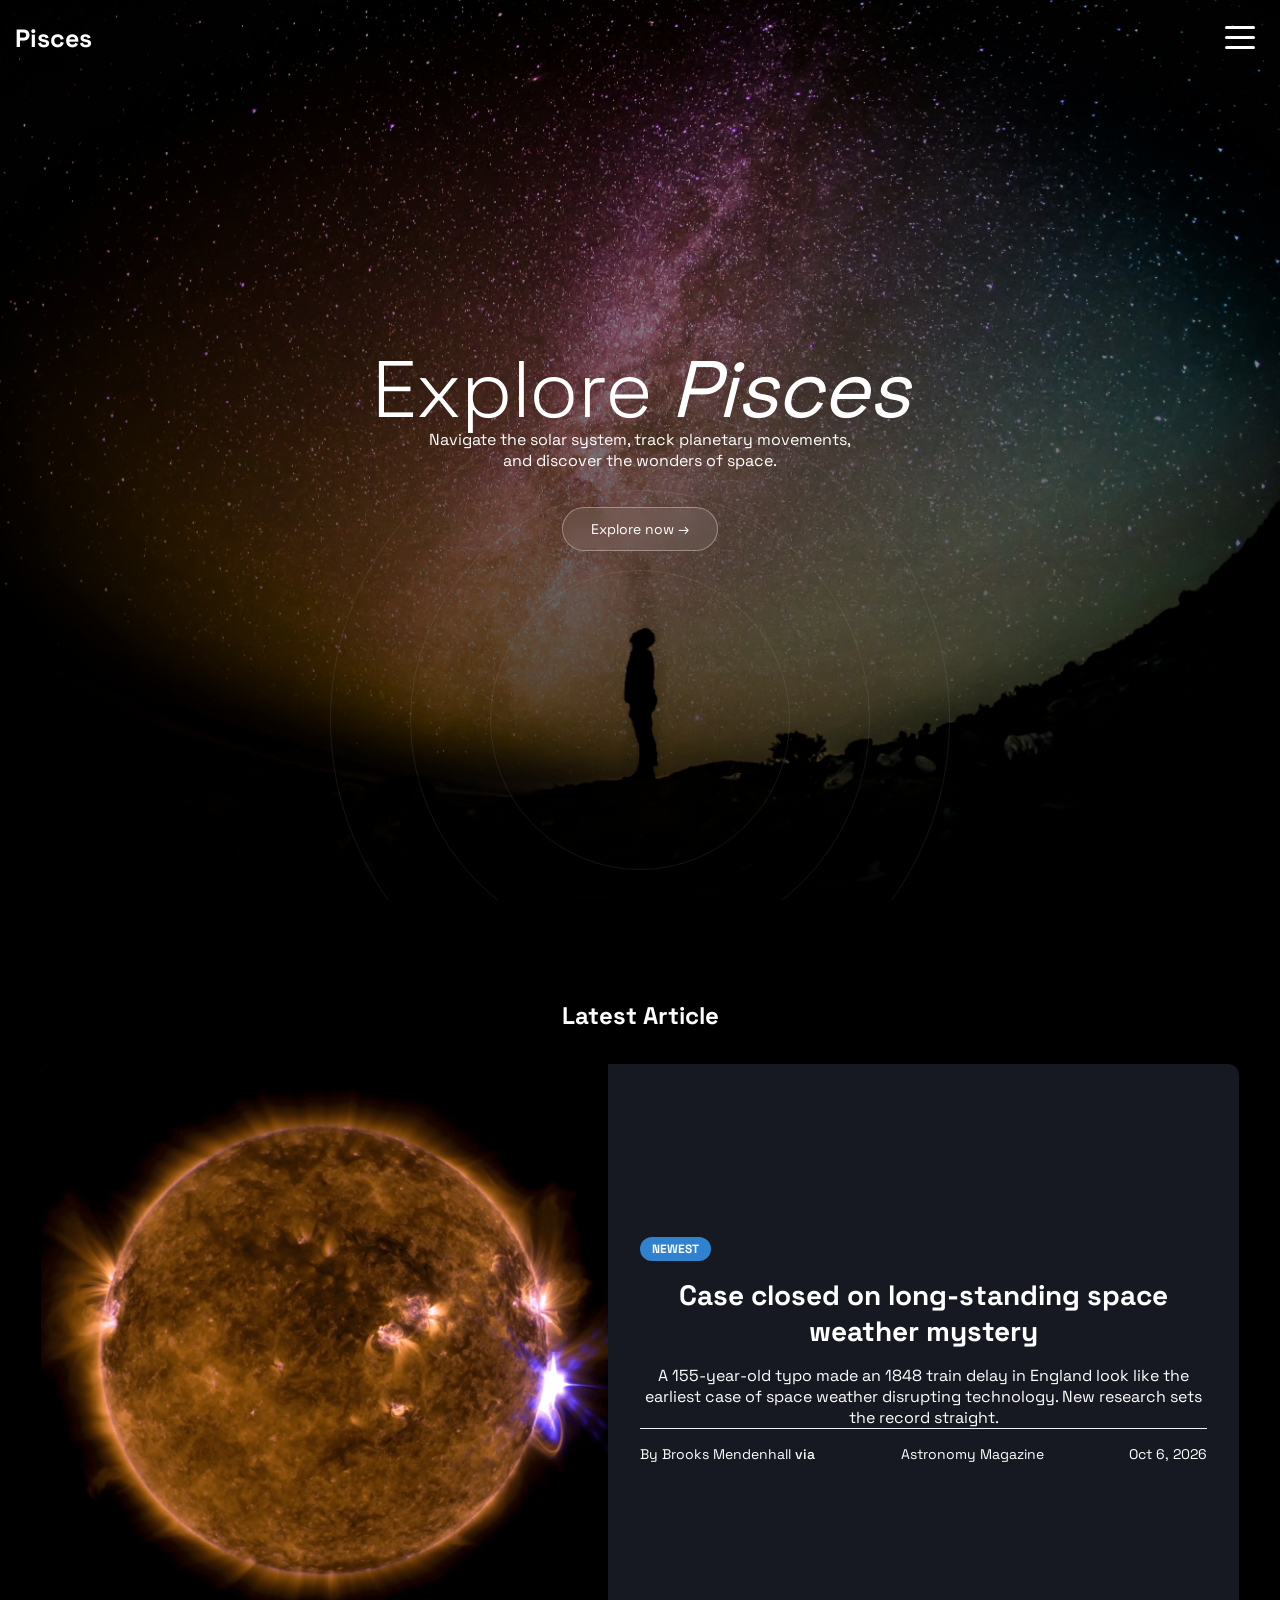
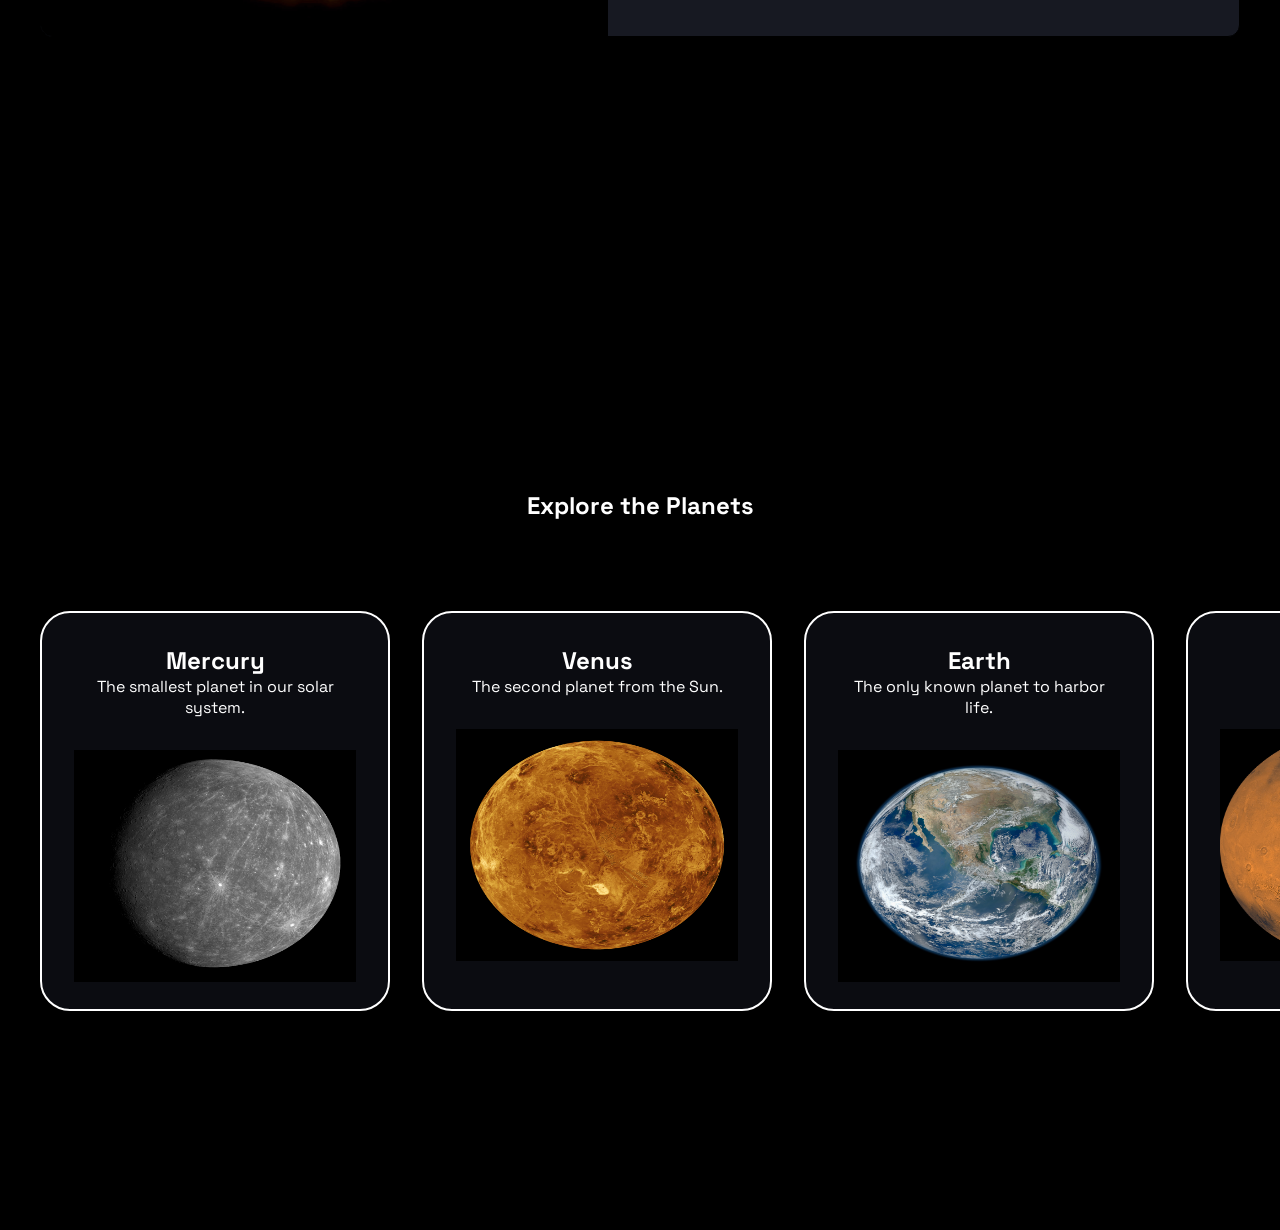
==== commit e85d63d0: "Update: Added tweaks and improvements to transition Comments: Lets keep working" ====
--- a/index.html
+++ b/index.html
@@ -59,7 +59,6 @@
         <!-- Hero -->
         <section>
             <div class="hero">
-                <p class="hero-eyebrow">Your guide to astronomy</p>
                 <h1>Explore <em>Pisces</em></h1>
                 <p class="hero-sub">Navigate the solar system, track planetary movements,<br>and discover the wonders of space.</p>
                 <a href="#planets" class="hero-cta">Explore now →</a>
--- a/style.css
+++ b/style.css
@@ -308,7 +308,7 @@
 
 .hero {
     min-height: 100vh;
-    background-image: linear-gradient(rgba(0, 0, 0, 0.3), rgba(0, 0, 0, 0.75)), url(images/heroimage.png);
+    background-image: linear-gradient(rgba(0, 0, 0, 0.3), rgba(0, 0, 0, 0.75)), url(images/heroimage.jpg);
     background-size: cover;
     background-position: center;
     display: flex;
@@ -545,6 +545,7 @@
 .planet-card img {
     width: 100%;
     height: 70%;
+    margin-top: 2rem;
 }
 
 .planet-track {
@@ -570,239 +571,6 @@
     color: #ffffff;
 }
 
-/* =========================
-   About sections
-   ========================= */
-
-.about-section {
-    min-height: 100vh;
-    display: grid;
-    grid-template-columns: 0.5fr 3fr;
-    align-items: center;
-    padding: 0 10%;
-}
-
-.section-title {
-    text-align: left;
-}
-
-.section-title span {
-    font-size: 30px;
-    opacity: 0.55;
-}
-
-.section-title h2 {
-    font-size: 60px;
-    margin: 10px 0 0;
-}
-
-.idea-text {
-    max-width: 750px;
-    width: 100%;
-    text-align: left;
-    justify-self: center;
-    transform: translateX(40px);
-}
-
-.idea-text p {
-    font-size: 18px;
-    line-height: 1.7;
-    margin: 0 0 24px;
-}
-
-.name-section .section-title {
-    text-align: right;
-}
-
-.project-section {
-    column-gap: 170px;
-}
-
-.project-about-section {
-    grid-template-columns: 1.8fr 0.8fr;
-    column-gap: 120px;
-}
-
-.project-about-section .section-title {
-    text-align: right;
-}
-
-.project-about-content {
-    max-width: 750px;
-    justify-self: center;
-    text-align: left;
-}
-
-.project-about-content > p {
-    font-size: 18px;
-    line-height: 1.7;
-    margin: 0 0 35px;
-}
-
-.project-about-image {
-    width: 100%;
-    height: 300px;
-    border: 1px solid #444;
-
-    display: flex;
-    justify-content: center;
-    align-items: center;
-}
-
-.project-about-image p {
-    opacity: 0.4;
-}
-
-.project-about-image img {
-    width: 100%;
-    height: 100%;
-    object-fit: cover;
-}
-
-.project-about-image2 img {
-    width: 100%;
-    height: 100%;
-    object-fit: cover;
-}
-
-.project-content {
-    display: flex;
-    flex-direction: column;
-    align-items: flex-start;
-    gap: 20px;
-    text-align: left;
-}
-
-.project-image {
-    width: 700px;
-    max-width: 100%;
-    height: 360px;
-    border: 1px solid #444;
-
-    display: flex;
-    justify-content: center;
-    align-items: center;
-}
-
-.project-image p {
-    opacity: 0.4;
-}
-
-.project-content > p {
-    margin: 0;
-    line-height: 1.8;
-    max-width: 700px;
-}
-
-/* =========================
-   Process timeline
-   ========================= */
-
-.process-section {
-    column-gap: 80px;
-}
-
-.process-timeline {
-    display: flex;
-    align-items: center;
-    width: 100%;
-    gap: 10px;
-}
-
-.process-step {
-    flex: 1;
-    min-width: 0;
-    text-align: left;
-}
-
-.process-step span {
-    font-size: 14px;
-    opacity: 0.4;
-}
-
-.process-step h3 {
-    font-size: 20px;
-    margin: 10px 0;
-}
-
-.process-step p {
-    font-size: 14px;
-    opacity: 0.7;
-    line-height: 1.5;
-}
-
-.process-line {
-    width: 40px;
-    height: 1px;
-    background-color: #555;
-    flex-shrink: 0;
-    margin: 0 25px;
-}
-
-/* =========================
-   Creator
-   ========================= */
-
-.creator-section {
-    grid-template-columns: 3fr 0.7fr;
-    column-gap: 80px;
-}
-
-.creator-section .section-title {
-    text-align: right;
-}
-
-.creator-content {
-    display: flex;
-    align-items: center;
-    gap: 40px;
-}
-
-.creator-image {
-    width: 280px;
-    height: 380px;
-    border: 1px solid #444;
-
-    display: flex;
-    justify-content: center;
-    align-items: center;
-}
-
-.creator-image p {
-    opacity: 0.4;
-}
-
-.creator-image img {
-    width: 100%;
-    height: 100%;
-    object-fit: cover;
-}
-
-.creator-text {
-    max-width: 350px;
-    text-align: left;
-    line-height: 1.8;
-}
-
-/* =========================
-   Accessibility
-   ========================= */
-
-@media (prefers-reduced-motion: reduce) {
-    html {
-        scroll-behavior: auto !important;
-    }
-
-    .down-arrow {
-        animation: none;
-    }
-
-    .hamburger span,
-    .off-screen-menu {
-        transition: none;
-    }
-}
-
 .modal {
     position: fixed;
     inset: 0;
@@ -831,8 +599,6 @@
     transform: scale(1);
     transition: transform 0.3s ease;
 }
-
-
 
 .modal-img-inner img {
     max-width: 100%;
@@ -955,4 +721,248 @@
 .visible {
     opacity: 1 !important;
     transform: translateY(0) !important;
+}
+
+/* =========================
+   About sections
+   ========================= */
+
+.about-section {
+    min-height: 100vh;
+    display: grid;
+    grid-template-columns: 0.5fr 3fr;
+    align-items: center;
+    padding: 0 10%;
+}
+
+.section-title {
+    text-align: left;
+}
+
+.section-title span {
+    font-size: 30px;
+    opacity: 0.55;
+}
+
+.section-title h2 {
+    font-size: 60px;
+    margin: 10px 0 0;
+}
+
+.idea-text {
+    max-width: 750px;
+    width: 100%;
+    text-align: left;
+    justify-self: center;
+    transform: translateX(40px);
+}
+
+.idea-text p {
+    font-size: 18px;
+    line-height: 1.7;
+    margin: 0 0 24px;
+}
+
+.name-section .section-title {
+    text-align: right;
+}
+
+.project-section {
+    column-gap: 170px;
+}
+
+.project-about-section {
+    grid-template-columns: 1.8fr 0.8fr;
+    column-gap: 120px;
+}
+
+.project-about-section .section-title {
+    text-align: right;
+}
+
+.project-about-content {
+    max-width: 750px;
+    justify-self: center;
+    text-align: left;
+}
+
+.project-about-content > p {
+    font-size: 18px;
+    line-height: 1.7;
+    margin: 0 0 35px;
+}
+
+.project-about-image {
+    width: 100%;
+    height: 300px;
+    border: 1px solid #444;
+
+    display: flex;
+    justify-content: center;
+    align-items: center;
+}
+
+.project-about-image p {
+    opacity: 0.4;
+}
+
+.project-about-image img {
+    width: 100%;
+    height: 100%;
+    object-fit: cover;
+}
+
+.project-about-image2 img {
+    width: 100%;
+    height: 100%;
+    object-fit: cover;
+}
+
+.project-content {
+    display: flex;
+    flex-direction: column;
+    align-items: flex-start;
+    gap: 20px;
+    text-align: left;
+}
+
+.project-image {
+    width: 700px;
+    max-width: 100%;
+    height: 360px;
+    border: 1px solid #444;
+
+    display: flex;
+    justify-content: center;
+    align-items: center;
+}
+
+.project-image p {
+    opacity: 0.4;
+}
+
+.project-content > p {
+    margin: 0;
+    line-height: 1.8;
+    max-width: 700px;
+}
+
+/* =========================
+   Process timeline
+   ========================= */
+
+.process-section {
+    column-gap: 80px;
+}
+
+.process-timeline {
+    display: flex;
+    align-items: center;
+    width: 100%;
+    gap: 10px;
+}
+
+.process-step {
+    flex: 1;
+    min-width: 0;
+    text-align: left;
+}
+
+.process-step span {
+    font-size: 14px;
+    opacity: 0.4;
+}
+
+.process-step h3 {
+    font-size: 20px;
+    margin: 10px 0;
+}
+
+.process-step p {
+    font-size: 14px;
+    opacity: 0.7;
+    line-height: 1.5;
+}
+
+.process-line {
+    width: 40px;
+    height: 1px;
+    background-color: #555;
+    flex-shrink: 0;
+    margin: 0 25px;
+}
+
+/* =========================
+   Creator
+   ========================= */
+
+.creator-section {
+    grid-template-columns: 3fr 0.7fr;
+    column-gap: 80px;
+}
+
+.creator-section .section-title {
+    text-align: right;
+}
+
+.creator-content {
+    display: flex;
+    align-items: center;
+    gap: 40px;
+}
+
+.creator-image {
+    width: 280px;
+    height: 380px;
+    border: 1px solid #444;
+
+    display: flex;
+    justify-content: center;
+    align-items: center;
+}
+
+.creator-image p {
+    opacity: 0.4;
+}
+
+.creator-image img {
+    width: 100%;
+    height: 100%;
+    object-fit: cover;
+}
+
+.creator-text {
+    max-width: 350px;
+    text-align: left;
+    line-height: 1.8;
+}
+
+/* =========================
+   Accessibility
+   ========================= */
+
+@media (prefers-reduced-motion: reduce) {
+    html {
+        scroll-behavior: auto !important;
+    }
+
+    .down-arrow {
+        animation: none;
+    }
+
+    .hamburger span,
+    .off-screen-menu {
+        transition: none;
+    }
+}
+
+/* =========================
+   Twodjourney Section
+   ========================= */
+
+canvas {
+    position: absolute;
+    inset: 0;
+    width: 100%;
+    height: 100%;
 }
